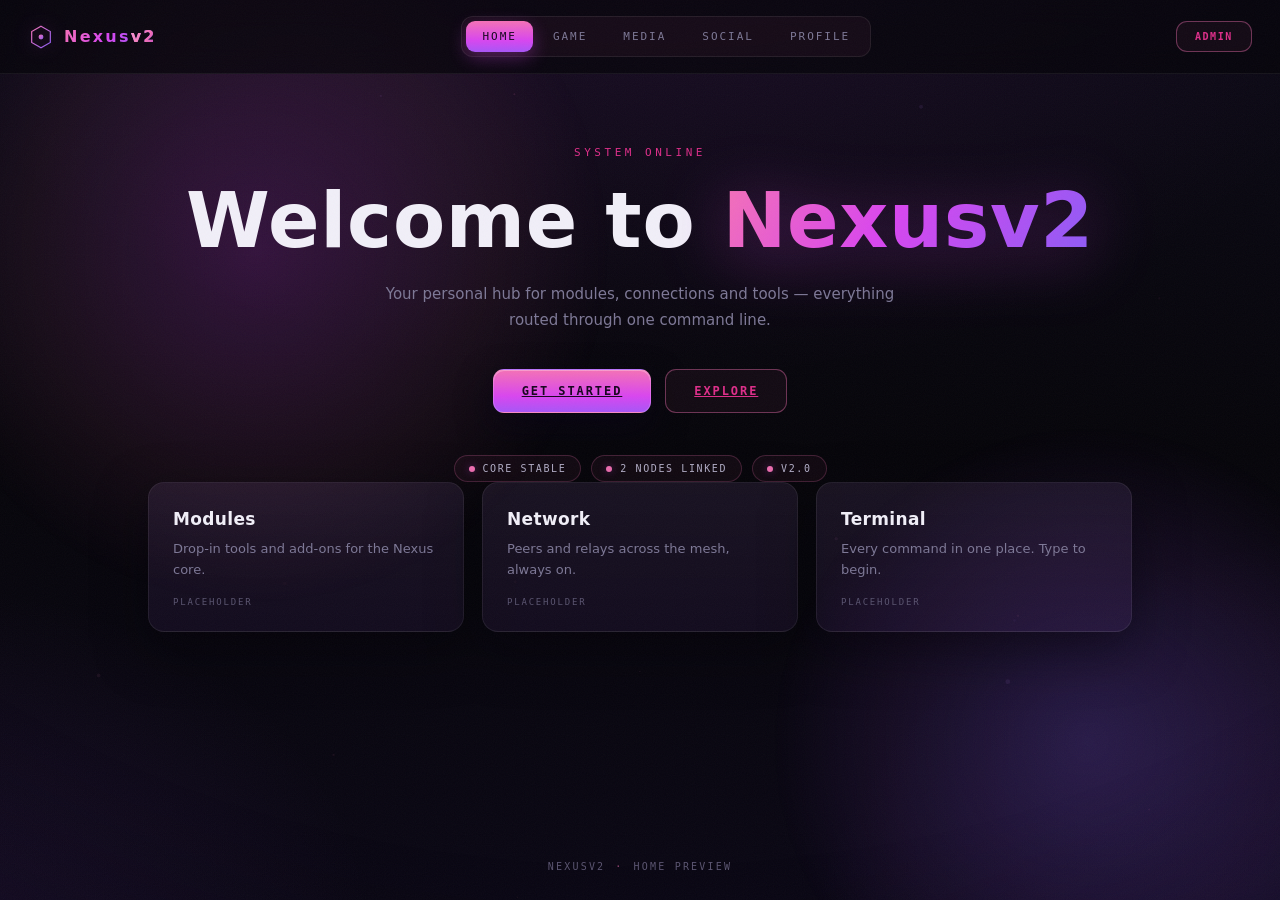
==== home.html @ 9ec70c8b "Nexusv2 static build with CNAME" ====
<!DOCTYPE html>
<html lang="en">
<head>
  <meta charset="UTF-8" />
  <meta name="viewport" content="width=device-width, initial-scale=1.0" />
  <meta name="color-scheme" content="dark" />
  <title>Nexusv2 — Home</title>
  <link rel="icon" href="data:image/svg+xml,%3Csvg xmlns='http://www.w3.org/2000/svg' viewBox='0 0 48 48'%3E%3Cdefs%3E%3ClinearGradient id='g' x1='0' y1='0' x2='1' y2='1'%3E%3Cstop offset='0' stop-color='%23f472b6'/%3E%3Cstop offset='1' stop-color='%238b5cf6'/%3E%3C/linearGradient%3E%3C/defs%3E%3Cpath d='M24 4l17.2 10v20L24 44 6.8 34V14z' fill='none' stroke='url(%23g)' stroke-width='3'/%3E%3Ccircle cx='24' cy='24' r='4' fill='url(%23g)'/%3E%3C/svg%3E" />
  <link rel="stylesheet" href="css/style.css" />
  <link rel="stylesheet" href="css/home.css" />
</head>
<body>

  <div class="bg-stage">
    <div class="aura aura-a"></div>
    <div class="aura aura-b"></div>
  </div>
  <div class="vignette"></div>
  <canvas id="particles"></canvas>
  <div class="noise"></div>

  <header class="nav">
    <a class="nav-brand" href="index.html">
      <svg class="brand-mark" viewBox="0 0 48 48" fill="none" aria-hidden="true">
        <defs>
          <linearGradient id="brandg" x1="0" y1="0" x2="1" y2="1">
            <stop offset="0" stop-color="var(--mark-pink, var(--pink))"/>
            <stop offset="1" stop-color="var(--mark-vio, var(--vio-deep))"/>
          </linearGradient>
        </defs>
        <path d="M24 4 L41.2 14 L41.2 34 L24 44 L6.8 34 L6.8 14 Z" stroke="url(#brandg)" stroke-width="2.2"/>
        <circle cx="24" cy="24" r="4.5" fill="url(#brandg)"/>
      </svg>
      <span class="nav-name">Nexus<span class="nav-v2">v2</span></span>
    </a>

    <nav class="tabs" role="tablist" aria-label="Primary">
      <button class="tab-btn active" id="tab-btn-home" role="tab" aria-selected="true" aria-controls="tab-home" data-tab="home">Home</button>
      <button class="tab-btn" id="tab-btn-game" role="tab" aria-selected="false" aria-controls="tab-game" data-tab="game">Game</button>
      <button class="tab-btn" id="tab-btn-media" role="tab" aria-selected="false" aria-controls="tab-media" data-tab="media">Media</button>
      <button class="tab-btn" id="tab-btn-social" role="tab" aria-selected="false" aria-controls="tab-social" data-tab="social">Social</button>
      <button class="tab-btn" id="tab-btn-profile" role="tab" aria-selected="false" aria-controls="tab-profile" data-tab="profile">Profile</button>
    </nav>

    <div class="nav-actions">
      <button class="btn btn-outline btn-sm" id="btn-admin">Admin</button>
    </div>
  </header>

  <main class="page">
    <section class="tab-panel active" id="tab-home" role="tabpanel" aria-labelledby="tab-btn-home" data-panel="home">
      <div class="hero">
        <p class="kicker">System online</p>
        <h1 class="hero-title">Welcome to <span class="hero-grad">Nexusv2</span></h1>
        <p class="lede">
          Your personal hub for modules, connections and tools —
          everything routed through one command line.
        </p>
        <div class="actions">
          <a href="#" class="btn btn-primary">Get started</a>
          <a href="#" class="btn btn-outline">Explore</a>
        </div>

        <div class="chips">
          <span class="chip"><i class="chip-dot"></i>core stable</span>
          <span class="chip"><i class="chip-dot"></i>2 nodes linked</span>
          <span class="chip"><i class="chip-dot"></i>v2.0</span>
        </div>
      </div>

      <section class="grid">
        <article class="card">
          <h3 class="card-title">Modules</h3>
          <p class="card-sub">Drop-in tools and add-ons for the Nexus core.</p>
          <span class="card-tag">placeholder</span>
        </article>
        <article class="card">
          <h3 class="card-title">Network</h3>
          <p class="card-sub">Peers and relays across the mesh, always on.</p>
          <span class="card-tag">placeholder</span>
        </article>
        <article class="card">
          <h3 class="card-title">Terminal</h3>
          <p class="card-sub">Every command in one place. Type to begin.</p>
          <span class="card-tag">placeholder</span>
        </article>
      </section>
    </section>

    <section class="tab-panel" id="tab-game" role="tabpanel" aria-labelledby="tab-btn-game" data-panel="game">
      <div class="hero">
        <p class="kicker">Game</p>
        <h1 class="hero-title">Your <span class="hero-grad">Game Hub</span></h1>
        <p class="lede">
          Launch titles straight from the library — every game is a
          file in the games folder, so this works anywhere.
        </p>

        <div class="chips">
          <span class="chip"><i class="chip-dot"></i><span id="game-count">0 games</span></span>
          <span class="chip"><i class="chip-dot"></i>on-disk library</span>
          <span class="chip"><i class="chip-dot"></i>no server needed</span>
        </div>
      </div>

      <p class="games-status" id="games-status"></p>
      <section class="grid" id="game-grid"></section>

      <p class="games-hint" id="games-hint">
        Add games from the <button type="button" class="linklike" id="games-hint-admin">admin panel</button>
        (upload a self-contained HTML file, or link an existing file in the games folder).
      </p>
    </section>

    <section class="tab-panel" id="tab-media" role="tabpanel" aria-labelledby="tab-btn-media" data-panel="media">
      <div class="hero">
        <p class="kicker">Media</p>
        <h1 class="hero-title">Your <span class="hero-grad">Media Deck</span></h1>
        <p class="lede">
          Admin-managed media library. Upload MP3/MP4/webm files or add
          video links — everything auto-plays in the ready player.
        </p>

        <div class="chips">
          <span class="chip"><i class="chip-dot"></i><span id="media-count">0 items</span></span>
          <span class="chip"><i class="chip-dot"></i>auto-play</span>
          <span class="chip"><i class="chip-dot"></i>server powered</span>
        </div>
      </div>

      <div class="media-toolbar">
        <div class="media-tools">
          <input type="text" id="media-search" placeholder="search library…" autocomplete="off" spellcheck="false" />
          <div class="seg" id="media-filter">
            <button class="seg-btn active" data-val="all">All</button>
            <button class="seg-btn" data-val="audio">Audio</button>
            <button class="seg-btn" data-val="video">Video</button>
            <button class="seg-btn" data-val="link">Links</button>
          </div>
          <select id="media-sort" title="Sort order">
            <option value="kind" selected>Type / Newest</option>
            <option value="new">Newest</option>
            <option value="old">Oldest</option>
            <option value="name">Name A–Z</option>
          </select>
        </div>
      </div>

      <p class="media-status" id="media-status"></p>
      <section class="grid media-grid" id="media-grid"></section>

      <div class="media-stage hidden" id="media-stage">
        <div class="media-player" id="media-player"></div>
        <div class="media-info" id="media-info">
          <span class="media-title" id="media-title"></span>
          <a class="btn-link" id="media-open" target="_blank" rel="noopener">open source</a>
        </div>
      </div>
    </section>
    <section class="tab-panel" id="tab-social" role="tabpanel" aria-labelledby="tab-btn-social" data-panel="social">
      <div class="hero">
        <p class="kicker">Social</p>
        <h1 class="hero-title">Your <span class="hero-grad">Social Grid</span></h1>
        <p class="lede">
          Text friends, follow groups and rate the game library from
          one live local feed.
        </p>

        <div class="chips">
          <span class="chip"><i class="chip-dot"></i><span id="online-count">0 online</span></span>
          <span class="chip"><i class="chip-dot"></i><span id="friend-count">0 friends</span></span>
          <span class="chip"><i class="chip-dot"></i><span id="message-count">0 messages</span></span>
          <span class="chip"><i class="chip-dot"></i><span id="rating-count">0 ratings</span></span>
        </div>
      </div>

      <section class="social-shell">
        <article class="card social-card chat-card">
          <div class="social-head">
            <div>
              <h3 class="card-title">Texting</h3>
              <p class="card-sub">Live room chat with friend or group routing.</p>
            </div>
            <div class="social-head-actions">
              <span class="live-dot off" id="social-live">offline</span>
              <select id="chat-target" title="Message target"></select>
            </div>
          </div>
          <div class="channel-pills" id="group-list" role="tablist"></div>
          <div class="chat-log" id="chat-log" aria-live="polite"></div>
          <form class="chat-form" id="chat-form" autocomplete="off">
            <input type="text" id="chat-name" maxlength="24" placeholder="@operator" spellcheck="false" />
            <input type="text" id="chat-input" maxlength="240" placeholder="type a message..." spellcheck="true" />
            <button type="submit" class="btn btn-primary btn-sm">Send</button>
          </form>
        </article>

        <article class="card social-card network-card">
          <div class="social-head">
            <div>
              <h3 class="card-title">Network</h3>
              <p class="card-sub">Request, accept and message friends.</p>
            </div>
            <span class="net-badge" id="request-badge" hidden></span>
          </div>
          <div class="people-list" id="friend-list"></div>
          <form class="mini-form" id="friend-form" autocomplete="off">
            <input type="text" id="friend-name" maxlength="24" placeholder="add by handle" spellcheck="false" />
            <button type="submit" class="btn btn-outline btn-sm">Add</button>
          </form>
          <p class="mini-form-msg" id="friend-msg" hidden></p>
        </article>

        <article class="card social-card ratings-card">
          <h3 class="card-title">Game Ratings</h3>
          <p class="card-sub">Rate games and see what is winning.</p>
          <div class="rating-list" id="rating-list"></div>
        </article>

        <article class="card social-card activity-card">
          <h3 class="card-title">Activity</h3>
          <p class="card-sub">Recent messages, joins and ratings.</p>
          <div class="activity-list" id="activity-list"></div>
        </article>
      </section>
    </section>

    <section class="tab-panel" id="tab-profile" role="tabpanel" aria-labelledby="tab-btn-profile" data-panel="profile">
      <div class="hero">
        <div class="pfp" id="profile-hero-pic" aria-hidden="true">
          <div class="pfp-inner">
            <svg class="pfp-mark" viewBox="0 0 48 48" fill="none">
              <defs>
                <linearGradient id="pfpg" x1="0" y1="0" x2="1" y2="1">
                  <stop offset="0" stop-color="var(--mark-pink, var(--pink))"/>
                  <stop offset="1" stop-color="var(--mark-vio, var(--vio-deep))"/>
                </linearGradient>
              </defs>
              <path d="M24 4 L41.2 14 L41.2 34 L24 44 L6.8 34 L6.8 14 Z" stroke="url(#pfpg)" stroke-width="2.4"/>
              <circle cx="24" cy="24" r="4.5" fill="url(#pfpg)"/>
            </svg>
          </div>
        </div>

        <p class="kicker">Profile</p>
        <h1 class="hero-title">Hello, <span class="hero-grad" id="profile-hero-name">@operator</span></h1>
        <p class="lede" id="profile-hero-bio">
          Handle, avatar and activity — everything this node presents to the mesh.
        </p>

        <div class="chips">
          <span class="chip"><i class="chip-dot"></i><span id="profile-chip-handle">@operator</span></span>
          <span class="chip"><i class="chip-dot"></i><span id="profile-chip-status">online</span></span>
          <span class="chip"><i class="chip-dot"></i><span id="profile-chip-level">level 1</span></span>
        </div>
      </div>

      <section class="profile-shell">
        <article class="card profile-card profile-editor">
          <div class="profile-edit-head">
            <div class="profile-preview" id="profile-preview" aria-hidden="true"></div>
            <div>
              <h3 class="card-title">Identity</h3>
              <p class="card-sub">Username, picture, bio and presence.</p>
            </div>
          </div>

          <form class="profile-form" id="profile-form" autocomplete="off">
            <label>
              <span class="mf-label">Username</span>
              <input type="text" id="profile-handle" maxlength="24" placeholder="@operator" spellcheck="false" />
            </label>
            <label>
              <span class="mf-label">Display name</span>
              <input type="text" id="profile-display" maxlength="36" placeholder="Operator" spellcheck="false" />
            </label>
            <label>
              <span class="mf-label">Bio</span>
              <textarea id="profile-bio" maxlength="160" placeholder="Write a short profile bio..." spellcheck="true"></textarea>
            </label>
            <div class="profile-row">
              <label>
                <span class="mf-label">Status</span>
                <select id="profile-status">
                  <option value="online">Online</option>
                  <option value="busy">Busy</option>
                  <option value="away">Away</option>
                  <option value="offline">Offline</option>
                </select>
              </label>
              <label>
                <span class="mf-label">Accent</span>
                <input type="color" id="profile-accent" value="#f472b6" />
              </label>
            </div>
            <label>
              <span class="mf-label">Profile picture</span>
              <input type="file" id="profile-avatar" accept="image/*" />
            </label>
            <div class="profile-actions">
              <button type="submit" class="btn btn-primary btn-sm">Save profile</button>
              <button type="button" class="btn btn-outline btn-sm" id="profile-clear-avatar">Clear picture</button>
            </div>
            <p class="profile-msg" id="profile-msg"></p>
          </form>
        </article>

        <article class="card profile-card">
          <h3 class="card-title">Stats</h3>
          <p class="card-sub">Everything this local profile has done.</p>
          <div class="stat-grid" id="profile-stats"></div>
        </article>

        <article class="card profile-card achievements-card">
          <h3 class="card-title">Achievements</h3>
          <p class="card-sub">Unlocked from messages, ratings and setup.</p>
          <div class="achievement-list" id="achievement-list"></div>
        </article>

        <article class="card profile-card">
          <h3 class="card-title">Recent Activity</h3>
          <p class="card-sub">Your latest profile and social actions.</p>
          <div class="profile-activity" id="profile-activity"></div>
        </article>
      </section>
    </section>
  </main>

  <footer class="foot">
    <span>Nexusv2</span>
    <span class="foot-sep" aria-hidden="true">·</span>
    <span>home preview</span>
  </footer>

  <div class="modal hidden" id="admin-modal" aria-hidden="true">
    <div class="modal-card" role="dialog" aria-modal="true" aria-labelledby="admin-modal-title">
      <header class="modal-head">
        <div class="kicker">Restricted Area</div>
        <h2 class="modal-title" id="admin-modal-title">Admin Panel</h2>
      </header>

      <div class="admin-lock" id="admin-lock">
        <p class="admin-note">Enter the admin code to manage the library.</p>
        <form id="admin-lock-form" autocomplete="off">
          <input type="password" class="code-input" id="admin-code" placeholder="admin code" maxlength="64" spellcheck="false" />
          <button type="submit" class="btn btn-primary btn-block" id="admin-unlock">Unlock</button>
        </form>
        <p class="modal-msg" id="admin-lock-msg"></p>
      </div>

      <div class="admin-body hidden" id="admin-body">
        <div class="admin-tabs" role="tablist" aria-label="Admin sections">
          <button class="admin-tab active" id="atab-library" role="tab" aria-selected="true" data-atab="library">Library</button>
          <button class="admin-tab" id="atab-addgame" role="tab" aria-selected="false" data-atab="addgame">Add Game</button>
          <button class="admin-tab" id="atab-addmedia" role="tab" aria-selected="false" data-atab="addmedia">Add Media</button>
        </div>

        <div class="admin-pane active" data-apane="library">
          <div class="lib-group">
            <h3 class="sec-label">Games</h3>
            <div class="lib-list" id="lib-games"></div>
          </div>
          <div class="lib-group">
            <h3 class="sec-label">Media</h3>
            <div class="lib-list" id="lib-media"></div>
          </div>
          <p class="modal-msg" id="lib-msg"></p>
        </div>

        <div class="admin-pane" data-apane="addgame">
          <div class="section">
            <div class="modal-field">
              <span class="mf-label">Add a game</span>
              <div class="seg" id="ag-kind">
                <button type="button" class="seg-btn active" data-val="upload">Upload file</button>
                <button type="button" class="seg-btn" data-val="link">Link to file</button>
              </div>
            </div>

            <form id="ag-form" autocomplete="off">
              <label class="modal-field">
                <span class="mf-label">Title</span>
                <input type="text" id="ag-title" maxlength="80" placeholder="game title" required spellcheck="false" />
              </label>
              <label class="modal-field">
                <span class="mf-label">Description</span>
                <input type="text" id="ag-desc" maxlength="200" placeholder="short description" spellcheck="false" />
              </label>

              <label class="modal-field" id="ag-file-wrap">
                <span class="mf-label">Self-contained HTML game</span>
                <input type="file" id="ag-file" accept=".html,.htm,text/html" />
              </label>

              <label class="modal-field hidden" id="ag-url-wrap">
                <span class="mf-label">Existing file in the games folder</span>
                <input type="text" id="ag-url" maxlength="500" placeholder="games/name.html" spellcheck="false" />
              </label>

              <div class="modal-row">
                <label class="modal-field">
                  <span class="mf-label">Accent</span>
                  <input type="color" id="ag-accent" value="#f472b6" />
                </label>
                <label class="modal-field">
                  <span class="mf-label">Icon (emoji)</span>
                  <input type="text" id="ag-icon" maxlength="8" value="🎮" spellcheck="false" />
                </label>
              </div>

              <div class="modal-row icon-pick-row">
                <label class="modal-field">
                  <span class="mf-label">Icon image</span>
                  <input type="file" id="ag-icon-file" accept="image/*" />
                  <span class="mf-hint">optional — overrides emoji</span>
                </label>
                <label class="modal-field">
                  <span class="mf-label">…or image URL</span>
                  <input type="text" id="ag-icon-url" maxlength="2000" placeholder="https://… or games/icons/…" spellcheck="false" />
                </label>
              </div>

              <p class="modal-msg" id="ag-msg"></p>

              <div class="modal-actions">
                <button type="submit" class="btn btn-primary btn-sm">Add game</button>
              </div>
            </form>
          </div>
        </div>

        <div class="admin-pane" data-apane="addmedia">
          <div class="section">
            <div class="modal-field">
              <span class="mf-label">Add media</span>
              <div class="seg" id="mm-kind">
                <button type="button" class="seg-btn active" data-val="upload">Upload file</button>
                <button type="button" class="seg-btn" data-val="link">Video link</button>
              </div>
            </div>

            <form id="media-form" autocomplete="off">
              <label class="modal-field">
                <span class="mf-label">Title</span>
                <input type="text" id="mm-title" maxlength="120" placeholder="media title" required spellcheck="false" />
              </label>

              <label class="modal-field" id="mm-file-wrap">
                <span class="mf-label">MP3 / MP4 / webm / ogg / m4a …</span>
                <input type="file" id="mm-file" accept="audio/*,video/*,.mp3,.mp4,.webm,.ogg,.m4a,.wav,.flac,.aac,.mov,.m4v" />
              </label>

              <label class="modal-field hidden" id="mm-url-wrap">
                <span class="mf-label">Direct video/audio link</span>
                <input type="url" id="mm-url" maxlength="2000" placeholder="https://…/clip.mp4" spellcheck="false" />
              </label>

              <div class="modal-row">
                <label class="modal-field">
                  <span class="mf-label">Accent</span>
                  <input type="color" id="mm-accent" value="#22d3ee" />
                </label>
                <label class="modal-field">
                  <span class="mf-label">Icon (emoji)</span>
                  <input type="text" id="mm-icon" maxlength="8" value="🎵" spellcheck="false" />
                </label>
              </div>

              <p class="modal-msg" id="mm-msg"></p>

              <div class="modal-actions">
                <button type="submit" class="btn btn-primary btn-sm">Add to library</button>
              </div>
            </form>
          </div>
        </div>
      </div>

      <footer class="panel-foot">
        <button class="btn-link" id="admin-lockout">Lock session</button>
        <button class="btn btn-primary" id="admin-done">Done</button>
      </footer>
    </div>
  </div>

  <script src="js/theme.js"></script>
  <script src="games/games.js"></script>
  <script src="media/media.js"></script>
  <script src="js/home.js"></script>
</body>
</html>
---- css/style.css ----
/* =========================================================
   NEXUS V2  ·  startup screen + settings
   black + pink-violet gradient. minimal.
   ========================================================= */

:root {
  color-scheme: dark;
  --bg:        #06050a;

  /* accent base (overridden at runtime by theme settings) */
  --pink:      #f472b6;
  --magenta:   #d946ef;
  --violet:    #a855f7;
  --vio-deep:  #8b5cf6;

  --pink-hi:   color-mix(in srgb, var(--pink) 65%, #fff);

  --text:      #f1eff8;
  --body:      #b9b4ce;
  --muted:     #7d7896;
  --faint:     #5a5470;

  --glow:      color-mix(in srgb, var(--magenta) 40%, transparent);
  --dim:       color-mix(in srgb, var(--magenta) 18%, transparent);

  --grad: linear-gradient(120deg, var(--pink) 0%, var(--magenta) 45%, var(--vio-deep) 100%);
  --grad-v2: linear-gradient(120deg, color-mix(in srgb, var(--pink) 70%, #fff) 0%, var(--pink) 60%, color-mix(in srgb, var(--magenta) 82%, #000) 100%);
  --btn-grad: linear-gradient(180deg, var(--pink), var(--magenta) 62%, var(--violet));

  --ease: cubic-bezier(0.22, 0.61, 0.36, 1);
  --font-d: "Bahnschrift", "Segoe UI", system-ui, -apple-system, sans-serif;
  --font-m: "Cascadia Mono", "Consolas", ui-monospace, SFMono-Regular, Menlo, monospace;
}

* { box-sizing: border-box; margin: 0; padding: 0; }

html, body { height: 100%; }

body {
  background: var(--bg);
  color: var(--body);
  font-family: var(--font-d);
  overflow: hidden;
  -webkit-font-smoothing: antialiased;
  text-rendering: optimizeLegibility;
}

::selection { background: color-mix(in srgb, var(--pink) 35%, transparent); color: #fff; }

button { font-family: inherit; }

:focus-visible {
  outline: 2px solid var(--magenta);
  outline-offset: 2px;
  border-radius: 4px;
}

/* ---------------- preference toggles ---------------- */

html.no-motion *, html.no-motion *::before, html.no-motion *::after {
  animation: none !important;
  transition: none !important;
}

html.no-glow .logo, html.no-glow .mark svg { filter: none; }

body.no-particles #particles { display: none; }
body.no-grain .noise { display: none; }
body.no-aura .aura { display: none; }

/* ---------------- background ---------------- */

.bg-stage {
  position: fixed;
  inset: 0;
  z-index: -3;
  overflow: hidden;
  background:
    radial-gradient(1400px 900px at 50% -12%, color-mix(in srgb, var(--magenta) 9%, transparent), transparent 55%),
    radial-gradient(1000px 760px at 108% 108%, color-mix(in srgb, var(--vio-deep) 13%, transparent), transparent 58%),
    radial-gradient(820px 640px at -6% 104%, color-mix(in srgb, var(--violet) 10%, transparent), transparent 55%),
    linear-gradient(180deg, #0b0915 0%, var(--bg) 50%, #0a0714 100%);
}

.aura {
  position: absolute;
  border-radius: 50%;
  will-change: transform;
}

.aura-a {
  width: 56vmax;
  height: 56vmax;
  top: -12%;
  left: -8%;
  background: radial-gradient(circle at 50% 50%, color-mix(in srgb, var(--magenta) 20%, transparent), color-mix(in srgb, var(--pink) 7%, transparent) 46%, transparent 70%);
  animation: driftA 46s ease-in-out infinite alternate;
}

.aura-b {
  width: 50vmax;
  height: 50vmax;
  bottom: -18%;
  right: -10%;
  background: radial-gradient(circle at 50% 50%, color-mix(in srgb, var(--vio-deep) 22%, transparent), color-mix(in srgb, var(--violet) 8%, transparent) 45%, transparent 70%);
  animation: driftB 52s ease-in-out infinite alternate;
}

@keyframes driftA {
  from { transform: translate3d(0, 0, 0) scale(1); }
  to   { transform: translate3d(4%, 3%, 0) scale(1.08); }
}

@keyframes driftB {
  from { transform: translate3d(0, 0, 0) scale(1); }
  to   { transform: translate3d(-4%, -3%, 0) scale(1.1); }
}

.vignette {
  position: fixed;
  inset: 0;
  z-index: -2;
  pointer-events: none;
  background: radial-gradient(130% 120% at 50% 30%, transparent 55%, rgba(2, 1, 6, 0.55) 100%);
}

#particles {
  position: fixed;
  inset: 0;
  z-index: -1;
  pointer-events: none;
  opacity: 0.9;
}

/* film grain */
.noise {
  position: fixed;
  inset: 0;
  z-index: 40;
  pointer-events: none;
  opacity: var(--grain, 0.035);
  background-image: url("data:image/svg+xml,%3Csvg xmlns='http://www.w3.org/2000/svg' width='160' height='160'%3E%3Cfilter id='n'%3E%3CfeTurbulence type='fractalNoise' baseFrequency='0.9' numOctaves='2' stitchTiles='stitch'/%3E%3C/filter%3E%3Crect width='100%25' height='100%25' filter='url(%23n)'/%3E%3C/svg%3E");
}

/* ---------------- screens ---------------- */

.screen {
  position: fixed;
  inset: 0;
  display: flex;
  align-items: center;
  justify-content: center;
  padding: 24px;
  transition: opacity 0.3s var(--ease), visibility 0.3s var(--ease);
}

.screen.hidden { opacity: 0; visibility: hidden; pointer-events: none; }

.hero { text-align: center; }

/* logo mark */
.mark {
  width: 66px;
  height: 66px;
  margin: 0 auto 22px;
  animation: markIn 1s var(--ease) 0.1s both, glow 5s ease-in-out 1.2s infinite;
}

.mark svg {
  width: 100%;
  height: 100%;
  filter: drop-shadow(0 8px 28px var(--logo-glow, var(--glow)));
}

.mark stop:first-child { stop-color: var(--mark-pink, var(--pink)); }
.mark stop:last-child { stop-color: var(--mark-vio, var(--vio-deep)); }

@keyframes markIn {
  from { opacity: 0; transform: translateY(16px) scale(0.92); }
  to   { opacity: 1; transform: translateY(0) scale(1); }
}

@keyframes glow {
  0%, 100% { opacity: 1; }
  50%      { opacity: 0.8; }
}

/* logo */
.logo {
  margin-top: 16px;
  font-size: clamp(58px, 13vw, 108px);
  font-weight: 700;
  letter-spacing: 0.005em;
  line-height: 0.95;
  background: var(--grad-logo, var(--grad));
  -webkit-background-clip: text;
  background-clip: text;
  color: transparent;
  filter: drop-shadow(0 14px 44px var(--logo-glow, var(--glow)));
  animation: rise 1s var(--ease) 0.45s both;
}

.logo .v2 {
  background: var(--grad-v2);
  -webkit-background-clip: text;
  background-clip: text;
  color: transparent;
}

@keyframes rise {
  from { opacity: 0; transform: translateY(20px); }
  to   { opacity: 1; transform: translateY(0); }
}

/* actions */
.actions {
  display: flex;
  align-items: center;
  justify-content: center;
  gap: 14px;
  margin-top: 46px;
  flex-wrap: wrap;
  animation: rise 1s var(--ease) 0.7s both;
}

.btn {
  cursor: pointer;
  border-radius: 11px;
  font-family: var(--font-m);
  font-size: 12px;
  font-weight: 600;
  letter-spacing: 0.16em;
  text-transform: uppercase;
  padding: 14px 28px;
  border: 1px solid transparent;
  transition: transform 0.3s var(--ease), filter 0.3s var(--ease),
              background 0.3s var(--ease), border-color 0.3s var(--ease),
              color 0.3s var(--ease), box-shadow 0.3s var(--ease);
}

.btn:hover { transform: translateY(-2px); }
.btn:active { transform: translateY(0); }

.btn-primary {
  color: var(--on-accent, #17051e);
  background: var(--btn-grad);
  border-color: rgba(255, 255, 255, 0.18);
  box-shadow: 0 1px 0 rgba(255, 255, 255, 0.3) inset,
              0 14px 34px rgba(8, 4, 20, 0.7);
}

.btn-primary:hover {
  filter: brightness(1.08);
  box-shadow: 0 1px 0 rgba(255, 255, 255, 0.3) inset,
              0 18px 44px rgba(8, 4, 20, 0.75),
              0 0 36px var(--glow);
}

.btn-outline {
  color: var(--accent-text, var(--pink-hi));
  background: color-mix(in srgb, var(--pink) 5%, transparent);
  border-color: color-mix(in srgb, var(--pink) 40%, transparent);
}

.btn-outline:hover {
  background: color-mix(in srgb, var(--pink) 12%, transparent);
  border-color: var(--pink);
  box-shadow: 0 0 30px color-mix(in srgb, var(--pink) 20%, transparent);
}

/* quiet settings link */
.btn-quiet {
  display: block;
  margin: 22px auto 0;
  background: none;
  border: none;
  cursor: pointer;
  font-family: var(--font-m);
  font-size: 11px;
  letter-spacing: 0.2em;
  text-transform: uppercase;
  color: var(--faint);
  padding: 6px 10px;
  transition: color 0.3s var(--ease);
  animation: rise 1s var(--ease) 0.85s both;
}

.btn-quiet:hover {
  color: var(--accent-text, var(--pink));
  text-decoration: underline;
  text-underline-offset: 4px;
}

/* ---------------- settings screen ---------------- */

.hidden { display: none !important; }

.settings-screen, .admin-screen {
  z-index: 20;
  background: rgba(4, 3, 8, 0.6);
  backdrop-filter: blur(6px);
  -webkit-backdrop-filter: blur(6px);
}

.panel {
  position: relative;
  width: min(94vw, 470px);
  max-height: calc(100vh - 48px);
  overflow-y: auto;
  background:
    linear-gradient(180deg, rgba(255, 255, 255, 0.03) 0%, transparent 30%),
    linear-gradient(180deg, #0e0b18 0%, #0a0812 100%);
  border: 1px solid color-mix(in srgb, var(--pink) 18%, transparent);
  border-top-color: color-mix(in srgb, var(--pink) 42%, transparent);
  border-radius: 20px;
  box-shadow: 0 30px 90px rgba(0, 0, 0, 0.65),
              0 0 70px color-mix(in srgb, var(--magenta) 8%, transparent),
              0 1px 0 rgba(255, 255, 255, 0.06) inset;
  animation: panelIn 0.35s var(--ease) both;
  scrollbar-width: thin;
  scrollbar-color: color-mix(in srgb, var(--magenta) 40%, transparent) transparent;
}

.panel::-webkit-scrollbar { width: 8px; }
.panel::-webkit-scrollbar-thumb {
  background: color-mix(in srgb, var(--magenta) 30%, transparent);
  border-radius: 8px;
}
.panel::-webkit-scrollbar-thumb:hover {
  background: color-mix(in srgb, var(--magenta) 50%, transparent);
}

.panel::before, .panel::after {
  content: "";
  position: absolute;
  width: 14px;
  height: 14px;
  pointer-events: none;
}

.panel::before {
  top: -1px;
  left: -1px;
  border-top: 2px solid var(--pink);
  border-left: 2px solid var(--pink);
  border-top-left-radius: 20px;
}

.panel::after {
  bottom: -1px;
  right: -1px;
  border-bottom: 2px solid var(--violet);
  border-right: 2px solid var(--violet);
  border-bottom-right-radius: 20px;
}

@keyframes panelIn {
  from { opacity: 0; transform: translateY(14px) scale(0.98); }
  to   { opacity: 1; transform: translateY(0) scale(1); }
}

.panel-head {
  padding: 24px 26px 17px;
  border-bottom: 1px solid rgba(255, 255, 255, 0.05);
}

.kicker {
  font-family: var(--font-m);
  font-size: 10px;
  letter-spacing: 0.24em;
  text-transform: uppercase;
  color: var(--accent-text, var(--pink-hi));
}

.panel-title {
  margin-top: 7px;
  font-size: 24px;
  line-height: 1.1;
  font-weight: 700;
  letter-spacing: 0.01em;
  background: var(--grad);
  -webkit-background-clip: text;
  background-clip: text;
  color: transparent;
}

.panel-body {
  padding: 4px 26px 8px;
  display: grid;
  gap: 24px;
}

.section { display: grid; gap: 2px; }

.sec-label {
  font-family: var(--font-m);
  font-size: 10px;
  letter-spacing: 0.22em;
  text-transform: uppercase;
  color: var(--faint);
  margin-bottom: 10px;
}

.row {
  display: flex;
  align-items: center;
  justify-content: space-between;
  gap: 16px;
  margin: 0 -8px;
  padding: 12px 8px;
  border-radius: 8px;
  cursor: pointer;
  user-select: none;
  transition: background 0.2s var(--ease);
}

.row:hover { background: rgba(255, 255, 255, 0.03); }

.row + .row { border-top: 1px solid rgba(255, 255, 255, 0.05); }
.row:hover + .row { border-top-color: transparent; }

.row-name {
  color: var(--text);
  font-size: 13.5px;
  font-weight: 600;
  letter-spacing: 0.02em;
}

.row-sub {
  display: block;
  margin-top: 3px;
  color: var(--muted);
  font-family: var(--font-m);
  font-size: 10.5px;
  letter-spacing: 0.04em;
}

/* toggle switch */
.sw {
  position: relative;
  flex: none;
  width: 44px;
  height: 24px;
}

.sw input {
  position: absolute;
  inset: 0;
  width: 100%;
  height: 100%;
  opacity: 0;
  margin: 0;
  cursor: pointer;
  z-index: 2;
}

.sw-track {
  position: absolute;
  inset: 0;
  border-radius: 999px;
  background: rgba(255, 255, 255, 0.08);
  border: 1px solid rgba(255, 255, 255, 0.12);
  transition: background 0.25s var(--ease), border-color 0.25s var(--ease);
}

.sw-knob {
  position: absolute;
  top: 3px;
  left: 3px;
  width: 17px;
  height: 17px;
  border-radius: 50%;
  background: var(--faint);
  transition: transform 0.25s var(--ease), background 0.25s var(--ease),
              box-shadow 0.25s var(--ease);
}

.sw input:checked ~ .sw-track {
  background: color-mix(in srgb, var(--pink) 28%, transparent);
  border-color: color-mix(in srgb, var(--pink) 45%, transparent);
  box-shadow: 0 0 12px color-mix(in srgb, var(--pink) 26%, transparent);
}

.sw input:checked ~ .sw-knob {
  transform: translateX(20px);
  background: var(--pink);
  box-shadow: 0 0 12px var(--glow);
}

.sw input:focus-visible ~ .sw-track {
  outline: 2px solid var(--magenta);
  outline-offset: 2px;
}

/* segmented control */
.field {
  display: grid;
  gap: 10px;
  padding: 12px 0;
}

.field + .field { border-top: 1px solid rgba(255, 255, 255, 0.05); }

.seg {
  display: grid;
  grid-auto-flow: column;
  grid-auto-columns: 1fr;
  gap: 8px;
}

.seg-btn {
  font-family: var(--font-m);
  font-size: 10.5px;
  letter-spacing: 0.06em;
  padding: 10px 6px;
  border-radius: 9px;
  border: 1px solid rgba(255, 255, 255, 0.1);
  background: rgba(255, 255, 255, 0.04);
  color: var(--body);
  cursor: pointer;
  transition: background 0.25s var(--ease), border-color 0.25s var(--ease),
              color 0.25s var(--ease), box-shadow 0.25s var(--ease);
}

.seg-btn:hover {
  border-color: color-mix(in srgb, var(--pink) 40%, transparent);
}

.seg-btn[aria-pressed="true"] {
  background: var(--grad);
  border-color: color-mix(in srgb, var(--magenta) 55%, transparent);
  color: var(--on-accent, #17051e);
  font-weight: 700;
  box-shadow: 0 1px 0 rgba(255, 255, 255, 0.25) inset,
              0 0 18px color-mix(in srgb, var(--magenta) 30%, transparent);
}

/* preset colour swatches */
.swatches {
  display: grid;
  grid-template-columns: repeat(6, 1fr);
  gap: 8px;
  margin-top: 14px;
}

.swatch-btn {
  aspect-ratio: 1;
  border-radius: 8px;
  border: 1px solid rgba(255, 255, 255, 0.12);
  cursor: pointer;
  position: relative;
  transition: transform 0.2s var(--ease), box-shadow 0.2s var(--ease),
              border-color 0.2s var(--ease);
}

.swatch-btn:hover {
  transform: translateY(-2px);
  box-shadow: 0 0 14px color-mix(in srgb, var(--magenta) 40%, transparent);
}

.swatch-btn.active {
  border-color: #fff;
  box-shadow: 0 0 0 2px rgba(255, 255, 255, 0.25),
              0 0 14px color-mix(in srgb, var(--magenta) 45%, transparent);
}

/* advanced colour picker */
.adv {
  margin-top: 14px;
  padding-top: 12px;
  border-top: 1px solid rgba(255, 255, 255, 0.05);
}

.adv-toggle {
  display: flex;
  align-items: center;
  justify-content: space-between;
  gap: 10px;
  width: 100%;
  background: none;
  border: none;
  cursor: pointer;
  font-family: var(--font-m);
  font-size: 10.5px;
  letter-spacing: 0.14em;
  text-transform: uppercase;
  color: var(--faint);
  padding: 10px 2px 2px;
  transition: color 0.25s var(--ease);
}

.adv-toggle:hover, .adv-toggle.active, .adv-toggle.open { color: var(--accent-text, var(--pink-hi)); }

.adv-chev {
  width: 7px;
  height: 7px;
  border-right: 1.5px solid currentColor;
  border-bottom: 1.5px solid currentColor;
  transform: rotate(45deg);
  transition: transform 0.25s var(--ease);
  margin-bottom: 2px;
}

.adv-toggle.open .adv-chev { transform: rotate(-135deg); }

.adv-body {
  overflow: hidden;
  max-height: 0;
  opacity: 0;
  transition: max-height 0.3s var(--ease), opacity 0.3s var(--ease);
}

.adv-body.open { max-height: 160px; opacity: 1; }

.adv-row {
  display: flex;
  align-items: center;
  gap: 12px;
  padding: 14px 2px 4px;
}

.swatch {
  width: 24px;
  height: 24px;
  flex: none;
  border-radius: 7px;
  background: var(--pink);
  box-shadow: inset 0 0 0 1px rgba(255, 255, 255, 0.25),
              0 0 12px var(--glow);
}

.adv input[type="color"] {
  width: 36px;
  height: 28px;
  padding: 0;
  border: 1px solid rgba(255, 255, 255, 0.18);
  border-radius: 7px;
  background: rgba(255, 255, 255, 0.05);
  cursor: pointer;
}

.adv input[type="color"]::-webkit-color-swatch-wrapper { padding: 3px; }
.adv input[type="color"]::-webkit-color-swatch { border: none; border-radius: 4px; }

.adv-hex {
  font-family: var(--font-m);
  font-size: 11px;
  letter-spacing: 0.06em;
  color: var(--body);
}

.adv-note {
  font-family: var(--font-m);
  font-size: 9.5px;
  letter-spacing: 0.04em;
  color: var(--faint);
  line-height: 1.6;
  padding: 4px 2px 8px;
}

/* footer */
.panel-foot {
  display: flex;
  align-items: center;
  justify-content: space-between;
  gap: 14px;
  padding: 16px 26px 24px;
  border-top: 1px solid rgba(255, 255, 255, 0.05);
}

.btn-link {
  background: none;
  border: none;
  cursor: pointer;
  font-family: var(--font-m);
  font-size: 10.5px;
  letter-spacing: 0.16em;
  text-transform: uppercase;
  color: var(--faint);
  padding: 8px 2px;
  transition: color 0.25s var(--ease);
}

.btn-link:hover { color: var(--accent-text, var(--pink-hi)); }

/* ---------------- admin panel ---------------- */

.admin-lock { padding: 10px 26px 6px; }

.admin-body {
  padding: 4px 26px 8px;
  display: grid;
  gap: 26px;
}

.admin-note {
  color: var(--muted);
  font-family: var(--font-m);
  font-size: 11px;
  letter-spacing: 0.03em;
  line-height: 1.6;
  margin: 2px 0 14px;
}

.code-input {
  width: 100%;
  margin-bottom: 10px;
  padding: 12px 14px;
  background: rgba(255, 255, 255, 0.04);
  border: 1px solid rgba(255, 255, 255, 0.14);
  border-radius: 10px;
  color: var(--text);
  font-family: var(--font-m);
  font-size: 14px;
  letter-spacing: 0.12em;
  transition: border-color 0.25s var(--ease), box-shadow 0.25s var(--ease);
}

.code-input::placeholder { color: var(--faint); letter-spacing: 0.04em; }

.code-input:focus {
  outline: none;
  border-color: var(--magenta);
  box-shadow: 0 0 0 3px color-mix(in srgb, var(--magenta) 18%, transparent);
}

.code-input:disabled { opacity: 0.5; }

.btn-block { width: 100%; }

.btn-sm { padding: 10px 16px; font-size: 11px; }

.lock-hint {
  margin-top: 8px;
  font-family: var(--font-m);
  font-size: 10px;
  letter-spacing: 0.12em;
  color: var(--faint);
}

.admin-msg {
  min-height: 18px;
  margin: 10px 2px 0;
  font-family: var(--font-m);
  font-size: 11px;
  letter-spacing: 0.04em;
  color: var(--accent-text, var(--pink-hi));
}

.admin-msg.err { color: #fb7185; }

.admin-actions {
  display: flex;
  gap: 10px;
  flex-wrap: wrap;
  margin-top: 12px;
}

.stat {
  display: flex;
  justify-content: space-between;
  gap: 12px;
  padding: 9px 2px;
  font-family: var(--font-m);
  font-size: 11px;
  letter-spacing: 0.05em;
  border-top: 1px solid rgba(255, 255, 255, 0.05);
}

.stat:first-child { border-top: none; }

.stat span:first-child { color: var(--faint); text-transform: uppercase; flex: none; }
.stat span:last-child { color: var(--text); overflow-wrap: anywhere; text-align: right; }
.stat span:last-child:hover { color: var(--accent-text, var(--pink-hi)); }

.strength {
  display: flex;
  align-items: center;
  gap: 8px;
  font-family: var(--font-m);
  font-size: 10px;
  letter-spacing: 0.1em;
  text-transform: uppercase;
  color: var(--faint);
  margin: 0 2px 12px;
}

.strength-bar {
  width: 34px;
  height: 3px;
  border-radius: 2px;
  background: rgba(255, 255, 255, 0.1);
  transition: background 0.2s var(--ease);
}

.strength[data-s="weak"] .strength-bar { background: #fb7185; }
.strength[data-s="ok"] .strength-bar { background: #fbbf24; }
.strength[data-s="strong"] .strength-bar { background: #34d399; }

.field input[type="number"] {
  width: 100%;
  padding: 10px 12px;
  background: rgba(255, 255, 255, 0.04);
  border: 1px solid rgba(255, 255, 255, 0.12);
  border-radius: 9px;
  color: var(--text);
  font-family: var(--font-m);
  font-size: 12px;
}

.field input[type="number"]:focus {
  outline: none;
  border-color: var(--magenta);
}

.log { display: grid; gap: 4px; margin-top: 6px; }

.log-row {
  display: flex;
  justify-content: space-between;
  align-items: center;
  font-family: var(--font-m);
  font-size: 10.5px;
  letter-spacing: 0.06em;
  padding: 5px 8px;
  border-radius: 7px;
  background: rgba(255, 255, 255, 0.03);
}

.log-t { color: var(--muted); }
.log-r.ok { color: #34d399; }
.log-r.fail { color: #fb7185; }

.cfg-area {
  width: 100%;
  margin-top: 10px;
  min-height: 84px;
  resize: vertical;
  padding: 10px 12px;
  background: rgba(255, 255, 255, 0.03);
  border: 1px solid rgba(255, 255, 255, 0.12);
  border-radius: 10px;
  color: var(--text);
  font-family: var(--font-m);
  font-size: 11px;
  line-height: 1.5;
}

.cfg-area:focus { outline: none; border-color: var(--magenta); }

.danger {
  color: #fb7185;
  border-color: rgba(251, 113, 133, 0.35);
}

.danger:hover {
  background: rgba(251, 113, 133, 0.12);
  border-color: #fb7185;
  color: #fb7185;
  box-shadow: 0 0 24px rgba(251, 113, 133, 0.2);
}

/* ---------------- profile wizard ---------------- */

.wiz-steps {
  display: flex;
  justify-content: center;
  gap: 10px;
  padding: 20px 26px 0;
}

.wiz-dot {
  width: 9px;
  height: 9px;
  border-radius: 50%;
  border: none;
  padding: 0;
  cursor: pointer;
  background: rgba(255, 255, 255, 0.16);
  transition: transform 0.25s var(--ease), background 0.25s var(--ease),
              box-shadow 0.25s var(--ease);
}

.wiz-dot:hover { transform: scale(1.3); }

.wiz-dot.active {
  background: var(--grad);
  box-shadow: 0 0 12px color-mix(in srgb, var(--magenta) 45%, transparent);
  transform: scale(1.3);
}

.wiz-dot.done {
  background: color-mix(in srgb, var(--pink) 55%, transparent);
}

.wiz-step {
  display: none;
  padding-top: 8px;
}

.wiz-step.active {
  display: grid;
  gap: 2px;
  animation: stepIn 0.32s var(--ease) both;
}

@keyframes stepIn {
  from { opacity: 0; transform: translateY(10px); }
  to   { opacity: 1; transform: translateY(0); }
}

.wiz-hint {
  font-family: var(--font-m);
  font-size: 10px;
  letter-spacing: 0.04em;
  color: var(--faint);
  min-height: 14px;
  line-height: 1.6;
}

.wiz-hint.ok { color: #34d399; }
.wiz-hint.bad { color: #fb7185; }

.wiz-input {
  width: 100%;
  padding: 12px 14px;
  background: rgba(255, 255, 255, 0.04);
  border: 1px solid rgba(255, 255, 255, 0.14);
  border-radius: 10px;
  color: var(--text);
  font-family: var(--font-m);
  font-size: 14px;
  letter-spacing: 0.03em;
  transition: border-color 0.25s var(--ease), box-shadow 0.25s var(--ease);
}

.wiz-input::placeholder { color: var(--faint); letter-spacing: 0.02em; }

.wiz-input:focus {
  outline: none;
  border-color: var(--magenta);
  box-shadow: 0 0 0 3px color-mix(in srgb, var(--magenta) 18%, transparent);
}

.wiz-input.bad { border-color: #fb7185; animation: shake 0.35s var(--ease); }

@keyframes shake {
  0%, 100% { transform: none; }
  25%      { transform: translateX(-5px); }
  75%      { transform: translateX(5px); }
}

.wiz-dice { display: block; padding: 2px; text-align: left; }

.avatar-big {
  justify-self: center;
  width: 96px;
  height: 96px;
  border-radius: 50%;
  display: flex;
  align-items: center;
  justify-content: center;
  margin: 6px 0 14px;
  background:
    radial-gradient(circle at 30% 25%, color-mix(in srgb, var(--wiz-accent) 72%, #fff) 0%,
                    var(--wiz-accent) 45%, #17051e 130%);
  border: 1px solid rgba(255, 255, 255, 0.22);
  box-shadow: 0 0 0 6px color-mix(in srgb, var(--wiz-accent) 22%, transparent),
              0 10px 40px rgba(0, 0, 0, 0.5),
              0 0 50px color-mix(in srgb, var(--wiz-accent) 38%, transparent);
  animation: avatarFloat 5s ease-in-out infinite;
}

.av-glyph {
  font-size: 44px;
  line-height: 1;
  color: #fff;
  text-shadow: 0 2px 12px rgba(0, 0, 0, 0.45);
  user-select: none;
}

@keyframes avatarFloat {
  0%, 100% { transform: translateY(0); }
  50%      { transform: translateY(-5px); }
}

.glyph-grid {
  display: grid;
  grid-template-columns: repeat(8, 1fr);
  gap: 8px;
  margin-top: 4px;
}

.glyph-btn {
  aspect-ratio: 1;
  display: flex;
  align-items: center;
  justify-content: center;
  font-size: 19px;
  color: var(--body);
  background: rgba(255, 255, 255, 0.04);
  border: 1px solid rgba(255, 255, 255, 0.12);
  border-radius: 9px;
  cursor: pointer;
  transition: transform 0.18s var(--ease), color 0.18s var(--ease),
              background 0.18s var(--ease), border-color 0.18s var(--ease),
              box-shadow 0.18s var(--ease);
}

.glyph-btn:hover {
  transform: translateY(-2px);
  color: var(--text);
  border-color: color-mix(in srgb, var(--wiz-accent) 45%, transparent);
  box-shadow: 0 0 14px color-mix(in srgb, var(--wiz-accent) 30%, transparent);
}

.glyph-btn.active {
  background: var(--grad);
  border-color: color-mix(in srgb, var(--magenta) 60%, transparent);
  color: var(--on-accent, #17051e);
  box-shadow: 0 0 0 2px rgba(255, 255, 255, 0.2),
              0 0 18px color-mix(in srgb, var(--magenta) 35%, transparent);
}

.wiz-done {
  position: relative;
  text-align: center;
  padding: 18px 0 6px;
}

.done-ring {
  position: relative;
  justify-self: center;
  width: 110px;
  height: 110px;
  border-radius: 50%;
  display: flex;
  align-items: center;
  justify-content: center;
  margin: 4px auto 18px;
  background:
    radial-gradient(circle at 30% 25%, color-mix(in srgb, var(--wiz-accent) 72%, #fff) 0%,
                    var(--wiz-accent) 45%, #17051e 130%);
  border: 1px solid rgba(255, 255, 255, 0.22);
  box-shadow: 0 0 0 6px color-mix(in srgb, var(--wiz-accent) 22%, transparent),
              0 14px 50px rgba(0, 0, 0, 0.5);
}

.done-ring .av-glyph { font-size: 50px; }

.wiz-done-title {
  font-size: 20px;
  font-weight: 700;
  letter-spacing: 0.01em;
  background: var(--grad);
  -webkit-background-clip: text;
  background-clip: text;
  color: transparent;
}

.wiz-done-title span {
  background: none;
  color: #fff;
  -webkit-text-fill-color: currentColor;
}

.wiz-done-sub {
  color: var(--muted);
  font-family: var(--font-m);
  font-size: 11px;
  letter-spacing: 0.04em;
  margin-top: 8px;
}

.spark {
  position: absolute;
  left: 50%;
  top: 50%;
  width: 7px;
  height: 7px;
  border-radius: 50%;
  opacity: 0;
  animation: sparkFly 0.9s var(--ease) both;
  pointer-events: none;
}

@keyframes sparkFly {
  0% {
    transform: translate(-50%, -50%) scale(0.5);
    opacity: 1;
  }
  100% {
    transform: translate(calc(-50% + var(--x) * var(--d)), calc(-50% + var(--y) * var(--d))) scale(0.1);
    opacity: 0;
  }
}

@media (max-width: 520px) {
  .profile-screen .panel { width: min(94vw, 470px); }
}

/* ---------------- responsive ---------------- */

@media (max-width: 520px) {
  .actions { flex-direction: column; width: 100%; }
  .btn { width: 100%; }

  .panel-head { padding: 20px 20px 14px; }
  .panel-body { padding: 4px 20px 8px; }
  .panel-foot { padding: 14px 20px 20px; }
  .panel-foot .btn-primary { width: auto; }
}

@media (prefers-reduced-motion: reduce) {
  *, *::before, *::after {
    animation-duration: 0.01ms !important;
    animation-iteration-count: 1 !important;
    transition-duration: 0.01ms !important;
  }
}
---- css/home.css ----
/* =========================================================
   NEXUS V2  ·  home page
   extends style.css tokens. black + pink-violet.
   ========================================================= */

html, body { height: auto; min-height: 100%; }

body {
  overflow-y: auto;
  display: flex;
  flex-direction: column;
  min-height: 100vh;
}

/* ---------------- nav ---------------- */

.nav {
  position: sticky;
  top: 0;
  z-index: 20;
  display: flex;
  align-items: center;
  justify-content: space-between;
  gap: 24px;
  padding: 16px 28px;
  background: rgba(6, 5, 10, 0.72);
  -webkit-backdrop-filter: blur(14px);
  backdrop-filter: blur(14px);
  border-bottom: 1px solid rgba(255, 255, 255, 0.06);
  animation: navIn 0.8s var(--ease) 0.1s both;
}

.nav-brand {
  display: flex;
  align-items: center;
  gap: 10px;
  text-decoration: none;
}

.brand-mark {
  width: 26px;
  height: 26px;
  filter: drop-shadow(0 0 10px var(--glow));
}

.nav-name {
  font-size: 16px;
  font-weight: 700;
  letter-spacing: 0.14em;
  background: var(--grad-logo, var(--grad));
  -webkit-background-clip: text;
  background-clip: text;
  color: transparent;
}

.nav-v2 {
  background: var(--grad-v2);
  -webkit-background-clip: text;
  background-clip: text;
  color: transparent;
}

.tabs {
  display: flex;
  align-items: center;
  gap: 4px;
  flex-wrap: wrap;
  padding: 4px;
  border-radius: 12px;
  border: 1px solid rgba(255, 255, 255, 0.07);
  background: color-mix(in srgb, var(--pink) 5%, transparent);
}

.tab-btn {
  border: none;
  background: none;
  cursor: pointer;
  font-family: var(--font-m);
  font-size: 11px;
  letter-spacing: 0.18em;
  text-transform: uppercase;
  color: var(--muted);
  padding: 9px 16px;
  border-radius: 9px;
  transition: color 0.3s var(--ease), background 0.3s var(--ease),
              box-shadow 0.3s var(--ease), transform 0.3s var(--ease);
}

.tab-btn:hover { color: var(--text); }

.tab-btn.active {
  color: var(--on-accent, #17051e);
  background: var(--btn-grad);
  box-shadow: 0 6px 18px color-mix(in srgb, var(--magenta) 30%, transparent);
}

.btn-sm {
  padding: 9px 18px;
  font-size: 10px;
}

@keyframes navIn {
  from { opacity: 0; transform: translateY(-14px); }
  to   { opacity: 1; transform: translateY(0); }
}

/* ---------------- tabs ---------------- */

.tab-panel { display: none; }

.tab-panel.active {
  display: block;
  animation: tabIn 0.5s var(--ease);
}

@keyframes tabIn {
  from { opacity: 0; transform: translateY(12px); }
  to   { opacity: 1; transform: translateY(0); }
}

/* ---------------- page ---------------- */

.page {
  flex: 1;
  width: 100%;
  max-width: 1040px;
  margin: 0 auto;
  padding: 72px 28px 40px;
  display: flex;
  flex-direction: column;
  gap: 88px;
}

/* hero */
.hero {
  text-align: center;
}

.kicker {
  font-family: var(--font-m);
  font-size: 11px;
  letter-spacing: 0.32em;
  text-transform: uppercase;
  color: var(--accent-text, var(--pink-hi));
  margin-bottom: 22px;
}

.hero-title {
  font-size: clamp(40px, 8vw, 76px);
  font-weight: 700;
  letter-spacing: 0.01em;
  line-height: 1.04;
  color: var(--text);
  animation: rise 1s var(--ease) 0.25s both;
}

.hero-grad {
  background: var(--grad-logo, var(--grad));
  -webkit-background-clip: text;
  background-clip: text;
  color: transparent;
  filter: drop-shadow(0 10px 34px var(--glow));
}

/* profile picture */

.pfp {
  width: 96px;
  height: 96px;
  margin: 0 auto 22px;
  border-radius: 50%;
  padding: 3px;
  background: var(--btn-grad);
  box-shadow: 0 0 0 1px rgba(255, 255, 255, 0.14),
              0 14px 36px color-mix(in srgb, var(--magenta) 35%, transparent);
  animation: markIn 1s var(--ease) 0.1s both, glow 5s ease-in-out 1.2s infinite;
}

.pfp.has-img {
  background-size: cover;
  background-position: center;
  box-shadow: 0 0 0 3px var(--profile-accent, var(--pink)),
              0 14px 36px color-mix(in srgb, var(--profile-accent, var(--pink)) 35%, transparent);
}

.pfp.has-img .pfp-inner { opacity: 0; }

.pfp-inner {
  width: 100%;
  height: 100%;
  border-radius: 50%;
  display: flex;
  align-items: center;
  justify-content: center;
  background: radial-gradient(120% 120% at 30% 18%,
              color-mix(in srgb, var(--pink) 22%, transparent), #0b0915 68%);
}

.pfp-mark {
  width: 44px;
  height: 44px;
  filter: drop-shadow(0 4px 16px var(--glow));
}

.lede {
  max-width: 520px;
  margin: 22px auto 0;
  font-size: 15px;
  line-height: 1.7;
  color: var(--muted);
  animation: rise 1s var(--ease) 0.4s both;
}

.hero .actions { margin-top: 36px; }

.chips {
  display: flex;
  flex-wrap: wrap;
  justify-content: center;
  gap: 10px;
  margin-top: 42px;
  animation: rise 1s var(--ease) 0.55s both;
}

.chip {
  display: inline-flex;
  align-items: center;
  gap: 8px;
  padding: 7px 14px;
  border-radius: 999px;
  border: 1px solid color-mix(in srgb, var(--pink) 22%, transparent);
  background: color-mix(in srgb, var(--pink) 5%, transparent);
  font-family: var(--font-m);
  font-size: 10px;
  letter-spacing: 0.16em;
  text-transform: uppercase;
  color: var(--body);
}

.chip-dot {
  width: 6px;
  height: 6px;
  border-radius: 50%;
  background: var(--pink);
  box-shadow: 0 0 8px var(--glow);
  animation: glow 2.6s ease-in-out infinite;
}

/* profile */

.profile-shell {
  display: grid;
  grid-template-columns: minmax(320px, 1.15fr) minmax(240px, 0.85fr);
  gap: 18px;
}

.profile-card {
  display: flex;
  flex-direction: column;
}

.profile-editor {
  grid-row: span 3;
}

.achievements-card {
  grid-column: 2;
}

.profile-edit-head {
  display: flex;
  align-items: center;
  gap: 16px;
  margin-bottom: 18px;
}

.profile-preview {
  width: 74px;
  height: 74px;
  flex: none;
  border-radius: 50%;
  display: flex;
  align-items: center;
  justify-content: center;
  color: var(--on-accent, #17051e);
  font-size: 30px;
  font-weight: 800;
  background: var(--btn-grad);
  background-size: cover;
  background-position: center;
  box-shadow: 0 0 0 2px color-mix(in srgb, var(--profile-accent, var(--pink)) 55%, transparent),
              0 14px 28px color-mix(in srgb, var(--profile-accent, var(--pink)) 28%, transparent);
}

.profile-preview.has-img {
  color: transparent;
}

.profile-form {
  display: grid;
  gap: 13px;
}

.profile-form label {
  display: grid;
  gap: 7px;
}

.profile-form input[type="text"],
.profile-form input[type="file"],
.profile-form input[type="color"],
.profile-form select,
.profile-form textarea {
  width: 100%;
  color: var(--text);
  background: rgba(0, 0, 0, 0.35);
  border: 1px solid rgba(255, 255, 255, 0.1);
  border-radius: 10px;
  padding: 11px 12px;
}

.profile-form textarea {
  min-height: 84px;
  resize: vertical;
  font-family: var(--font-d);
  font-size: 14px;
  line-height: 1.5;
}

.profile-form input[type="file"] {
  font-family: var(--font-m);
  font-size: 10px;
  color: var(--muted);
  border-style: dashed;
}

.profile-form input[type="color"] {
  height: 42px;
  padding: 4px;
}

.profile-row {
  display: grid;
  grid-template-columns: 1fr 120px;
  gap: 12px;
}

.profile-actions {
  display: flex;
  flex-wrap: wrap;
  gap: 10px;
  margin-top: 2px;
}

.profile-msg {
  min-height: 18px;
  font-family: var(--font-m);
  font-size: 10px;
  letter-spacing: 0.12em;
  text-transform: uppercase;
  color: var(--accent-text, var(--pink-hi));
}

.stat-grid {
  display: grid;
  grid-template-columns: repeat(2, minmax(0, 1fr));
  gap: 10px;
  margin-top: 16px;
}

.profile-stat {
  min-height: 76px;
  display: grid;
  align-content: center;
  gap: 5px;
  padding: 12px;
  border-radius: 12px;
  background: rgba(255, 255, 255, 0.035);
  border: 1px solid rgba(255, 255, 255, 0.06);
}

.profile-stat strong {
  color: var(--text);
  font-size: 22px;
  line-height: 1;
}

.profile-stat span {
  font-family: var(--font-m);
  font-size: 9px;
  letter-spacing: 0.16em;
  text-transform: uppercase;
  color: var(--faint);
}

.achievement-list,
.profile-activity {
  display: grid;
  gap: 9px;
  margin-top: 16px;
}

.achievement-row {
  display: flex;
  gap: 10px;
  align-items: flex-start;
  padding: 11px 12px;
  border-radius: 11px;
  background: rgba(255, 255, 255, 0.025);
  border: 1px solid rgba(255, 255, 255, 0.05);
  opacity: 0.58;
}

.achievement-row.unlocked {
  opacity: 1;
  background: color-mix(in srgb, var(--pink) 8%, transparent);
  border-color: color-mix(in srgb, var(--pink) 22%, transparent);
}

.achievement-badge {
  width: 24px;
  height: 24px;
  flex: none;
  display: flex;
  align-items: center;
  justify-content: center;
  border-radius: 50%;
  color: var(--on-accent, #17051e);
  background: var(--btn-grad);
  font-family: var(--font-m);
  font-size: 12px;
  font-weight: 700;
}

.achievement-copy {
  display: grid;
  gap: 4px;
}

.achievement-copy strong {
  color: var(--text);
  font-size: 13px;
}

.achievement-copy span {
  color: var(--muted);
  font-size: 12px;
  line-height: 1.4;
}

/* feature cards */
.grid {
  display: grid;
  grid-template-columns: repeat(auto-fit, minmax(240px, 1fr));
  gap: 18px;
}

.card {
  position: relative;
  padding: 26px 24px 22px;
  border-radius: 16px;
  border: 1px solid rgba(255, 255, 255, 0.07);
  background:
    linear-gradient(180deg, rgba(255, 255, 255, 0.035), rgba(255, 255, 255, 0.008)),
    color-mix(in srgb, var(--violet) 6%, transparent);
  box-shadow: 0 18px 50px rgba(3, 2, 8, 0.5);
  transition: transform 0.35s var(--ease), border-color 0.35s var(--ease),
              box-shadow 0.35s var(--ease);
  animation: rise 1s var(--ease) 0.6s both;
}

.card:nth-child(2) { animation-delay: 0.7s; }
.card:nth-child(3) { animation-delay: 0.8s; }

.card:hover {
  transform: translateY(-4px);
  border-color: color-mix(in srgb, var(--pink) 35%, transparent);
  box-shadow: 0 24px 60px rgba(3, 2, 8, 0.6), 0 0 34px var(--dim);
}

.card-title {
  font-size: 17px;
  font-weight: 600;
  letter-spacing: 0.02em;
  color: var(--text);
}

.card-sub {
  margin-top: 10px;
  font-size: 13px;
  line-height: 1.6;
  color: var(--muted);
}

.card-tag {
  display: inline-block;
  margin-top: 16px;
  font-family: var(--font-m);
  font-size: 9px;
  letter-spacing: 0.2em;
  text-transform: uppercase;
  color: var(--faint);
}

/* game cards */

.games-status {
  text-align: center;
  font-family: var(--font-m);
  font-size: 11px;
  letter-spacing: 0.18em;
  text-transform: uppercase;
  color: var(--muted);
  margin-bottom: -40px;
}

.games-status.err { color: #fb7185; }

.games-hint {
  max-width: 720px;
  margin: 34px auto 0;
  text-align: center;
  font-family: var(--font-m);
  font-size: 10px;
  line-height: 1.9;
  letter-spacing: 0.14em;
  text-transform: uppercase;
  color: var(--faint);
}

.games-hint code {
  font-family: var(--font-d);
  font-size: 10px;
  letter-spacing: 0;
  text-transform: none;
  color: var(--pink-hi);
  background: color-mix(in srgb, var(--pink) 8%, transparent);
  border: 1px solid color-mix(in srgb, var(--pink) 18%, transparent);
  border-radius: 5px;
  padding: 1px 5px;
}

.game-card { display: flex; flex-direction: column; }

.game-cover {
  position: relative;
  height: 108px;
  border-radius: 11px;
  margin: -26px -24px 18px;
  display: flex;
  align-items: center;
  justify-content: center;
  background:
    radial-gradient(120% 160% at 75% 0%, color-mix(in srgb, var(--ga, var(--pink)) 55%, transparent), transparent 60%),
    radial-gradient(120% 160% at 20% 100%, color-mix(in srgb, var(--ga, var(--pink)) 30%, transparent), transparent 55%),
    #0b0915;
  border-bottom: 1px solid rgba(255, 255, 255, 0.07);
}

.game-icon {
  font-size: 40px;
  filter: drop-shadow(0 8px 22px color-mix(in srgb, var(--ga, var(--pink)) 55%, transparent));
}

.game-foot {
  margin-top: auto;
  padding-top: 18px;
  display: flex;
  align-items: center;
  justify-content: space-between;
  gap: 10px;
}

.game-rating {
  margin-top: 12px;
  font-family: var(--font-m);
  font-size: 10px;
  letter-spacing: 0.14em;
  text-transform: uppercase;
  color: var(--accent-text, var(--pink-hi));
}

/* social grid */

.social-shell {
  display: grid;
  grid-template-columns: minmax(320px, 1.35fr) minmax(240px, 0.85fr);
  gap: 18px;
}

.social-shell .demo-note {
  grid-column: 1 / -1;
  margin: 0;
  padding: 10px 14px;
  border: 1px dashed rgba(244, 114, 182, 0.35);
  border-radius: 12px;
  color: var(--faint);
  font-size: 0.88rem;
  line-height: 1.5;
  background: rgba(244, 114, 182, 0.05);
}

.social-card {
  display: flex;
  flex-direction: column;
  min-height: 240px;
}

.chat-card {
  grid-row: span 2;
  min-height: 560px;
}

.ratings-card,
.activity-card {
  grid-column: 1 / -1;
}

.social-head {
  display: flex;
  align-items: flex-start;
  justify-content: space-between;
  gap: 14px;
  margin-bottom: 16px;
}

.social-head select,
.chat-form input,
.mini-form input {
  min-width: 0;
  color: var(--text);
  background: rgba(0, 0, 0, 0.35);
  border: 1px solid rgba(255, 255, 255, 0.1);
  border-radius: 10px;
  padding: 10px 12px;
}

.social-head-actions {
  display: flex;
  align-items: center;
  gap: 10px;
  flex: none;
}

.live-dot {
  display: flex;
  align-items: center;
  gap: 6px;
  font-family: var(--font-m);
  font-size: 9px;
  letter-spacing: 0.14em;
  text-transform: uppercase;
  color: var(--faint);
  white-space: nowrap;
}

.live-dot::before {
  content: '';
  width: 7px;
  height: 7px;
  border-radius: 50%;
  background: var(--faint);
  box-shadow: 0 0 8px currentColor;
}

.live-dot.on::before { background: #34d399; color: #34d399; }
.live-dot.off::before { background: #f87171; color: #f87171; }

.social-head select {
  max-width: 180px;
  font-family: var(--font-m);
  font-size: 10px;
  letter-spacing: 0.1em;
  text-transform: uppercase;
}

.chat-log {
  flex: 1;
  min-height: 320px;
  max-height: 420px;
  overflow-y: auto;
  display: grid;
  align-content: end;
  justify-items: start;
  gap: 10px;
  padding: 14px;
  border-radius: 14px;
  background:
    linear-gradient(180deg, rgba(255, 255, 255, 0.02), transparent 40%),
    rgba(0, 0, 0, 0.34);
  border: 1px solid rgba(255, 255, 255, 0.06);
  scrollbar-width: thin;
  scrollbar-color: color-mix(in srgb, var(--pink) 35%, transparent) transparent;
}

.chat-log::-webkit-scrollbar { width: 8px; }
.chat-log::-webkit-scrollbar-track { background: transparent; }
.chat-log::-webkit-scrollbar-thumb {
  background: color-mix(in srgb, var(--pink) 32%, transparent);
  border-radius: 8px;
  border: 2px solid transparent;
  background-clip: padding-box;
}

.chat-empty {
  align-self: center;
  justify-self: center;
  text-align: center;
  font-family: var(--font-m);
  font-size: 10px;
  letter-spacing: 0.16em;
  text-transform: uppercase;
  color: var(--faint);
  line-height: 2;
}

.chat-empty-glyph {
  display: block;
  margin: 0 auto 10px;
  font-size: 26px;
  line-height: 1;
  color: color-mix(in srgb, var(--pink) 55%, transparent);
  text-shadow: 0 0 22px var(--glow);
}

.chat-msg {
  max-width: 88%;
  justify-self: start;
  padding: 11px 13px;
  border-radius: 4px 14px 14px 14px;
  background: rgba(255, 255, 255, 0.04);
  border: 1px solid rgba(255, 255, 255, 0.07);
  box-shadow: 0 6px 18px rgba(3, 2, 8, 0.3);
  animation: msgIn 0.3s var(--ease);
}

.chat-msg.own {
  justify-self: end;
  border-radius: 14px 4px 14px 14px;
  background: var(--btn-grad);
  border-color: transparent;
  color: var(--on-accent, #17051e);
}

.chat-msg.own .chat-text { color: var(--on-accent, #17051e); }
.chat-msg.own .msg-ago { color: color-mix(in srgb, var(--on-accent, #17051e) 62%, transparent); }

@keyframes msgIn {
  from { opacity: 0; transform: translateY(8px) scale(0.98); }
  to   { opacity: 1; transform: translateY(0) scale(1); }
}

.chat-meta {
  display: flex;
  align-items: baseline;
  gap: 8px;
  margin-bottom: 5px;
  font-family: var(--font-m);
  font-size: 9px;
  letter-spacing: 0.12em;
  text-transform: uppercase;
  color: var(--faint);
}

.msg-name {
  font-weight: 700;
}

.chat-msg.own .msg-name {
  color: color-mix(in srgb, var(--on-accent, #17051e) 88%, transparent);
}

.msg-ago {
  margin-left: auto;
  padding: 1px 6px;
  border-radius: 999px;
  background: rgba(255, 255, 255, 0.05);
}

.chat-text {
  color: var(--body);
  font-size: 13px;
  line-height: 1.5;
  overflow-wrap: anywhere;
}

.chat-form,
.mini-form {
  display: flex;
  gap: 8px;
  margin-top: 12px;
}

.chat-form input,
.mini-form input {
  font-family: var(--font-d);
  font-size: 13px;
}

#chat-name {
  width: 122px;
  flex: none;
}

#chat-input,
.mini-form input {
  flex: 1;
}

.people-list,
.group-list,
.rating-list,
.activity-list {
  display: grid;
  gap: 9px;
  margin-top: 16px;
}

.person-row,
.rating-row,
.activity-row {
  display: flex;
  align-items: center;
  gap: 10px;
  padding: 11px 13px;
  border-radius: 12px;
  background: rgba(255, 255, 255, 0.035);
  border: 1px solid rgba(255, 255, 255, 0.06);
  transition: background 0.25s var(--ease), border-color 0.25s var(--ease),
              transform 0.25s var(--ease);
}

.person-row:hover {
  background: rgba(255, 255, 255, 0.06);
  border-color: rgba(255, 255, 255, 0.13);
  transform: translateX(2px);
}

.person-row.request {
  background: linear-gradient(180deg, color-mix(in srgb, var(--pink) 10%, transparent), color-mix(in srgb, var(--violet) 5%, transparent));
  border-color: color-mix(in srgb, var(--pink) 28%, transparent);
}

.person-row.request:hover {
  border-color: color-mix(in srgb, var(--pink) 48%, transparent);
  background: linear-gradient(180deg, color-mix(in srgb, var(--pink) 13%, transparent), color-mix(in srgb, var(--violet) 7%, transparent));
}

.person-row.you {
  border-color: color-mix(in srgb, var(--pink) 30%, transparent);
}

.roster-head {
  margin: 10px 2px 0;
  font-family: var(--font-m);
  font-size: 8px;
  letter-spacing: 0.18em;
  text-transform: uppercase;
  color: var(--faint);
}

.roster-head:first-child {
  margin-top: 0;
}

.presence {
  width: 8px;
  height: 8px;
  border-radius: 50%;
  background: var(--faint);
  box-shadow: 0 0 8px currentColor;
}

.presence.online { background: #34d399; color: #34d399; }
.presence.away { background: #fbbf24; color: #fbbf24; }
.presence.offline { background: #5a5470; color: #5a5470; }

.person-name,
.rating-name {
  color: var(--text);
  font-weight: 600;
}

.person-status,
.rating-sub {
  margin-left: auto;
  font-family: var(--font-m);
  font-size: 9px;
  letter-spacing: 0.14em;
  text-transform: uppercase;
  color: var(--faint);
}

.person-status.online { color: #34d399; }
.person-status.away { color: #fbbf24; }
.person-status.offline { color: var(--faint); }
.person-status.waiting { color: var(--muted); }
.person-status.ask { color: var(--pink-hi); }

.channel-pills {
  display: flex;
  gap: 8px;
  flex-wrap: wrap;
  margin-bottom: 14px;
}

.chat-form input:focus-visible,
.mini-form input:focus-visible,
.social-head select:focus-visible {
  outline: 2px solid var(--magenta);
  outline-offset: 1px;
}

.group-pill {
  cursor: pointer;
  padding: 8px 14px;
  border-radius: 999px;
  border: 1px solid rgba(255, 255, 255, 0.09);
  background: rgba(255, 255, 255, 0.03);
  color: var(--body);
  font-family: var(--font-m);
  font-size: 10px;
  letter-spacing: 0.14em;
  text-transform: uppercase;
  transition: color 0.25s var(--ease), background 0.25s var(--ease),
              border-color 0.25s var(--ease), box-shadow 0.25s var(--ease),
              transform 0.25s var(--ease);
}

.group-pill:hover {
  color: var(--text);
  border-color: color-mix(in srgb, var(--pink) 40%, transparent);
  transform: translateY(-1px);
}

.group-pill.active {
  color: var(--on-accent, #17051e);
  background: var(--btn-grad);
  border-color: transparent;
  box-shadow: 0 0 18px color-mix(in srgb, var(--magenta) 30%, transparent);
}

.person-row {
  align-items: center;
}

.person-info {
  display: grid;
  gap: 2px;
  min-width: 0;
  flex: 1;
}

.row-actions {
  display: flex;
  gap: 6px;
  flex: none;
}

.avatar {
  flex: none;
  width: 36px;
  height: 36px;
  border-radius: 50%;
  display: grid;
  place-items: center;
  font-family: var(--font-d);
  font-weight: 700;
  font-size: 15px;
  color: var(--av, var(--pink-hi));
  background: linear-gradient(135deg, color-mix(in srgb, var(--av) 22%, transparent), color-mix(in srgb, var(--av) 62%, transparent));
  border: 1px solid color-mix(in srgb, var(--av) 45%, transparent);
  box-shadow: 0 4px 14px color-mix(in srgb, var(--av) 28%, transparent);
}

.avatar.you {
  box-shadow: 0 0 0 2px color-mix(in srgb, var(--pink) 45%, transparent),
              0 4px 14px color-mix(in srgb, var(--pink) 30%, transparent);
}

.person-name {
  display: flex;
  align-items: center;
  gap: 6px;
}

.pick-presence {
  width: 6px;
  height: 6px;
  border-radius: 50%;
  background: var(--faint);
  box-shadow: 0 0 8px currentColor;
}

.pick-presence.online { background: #34d399; color: #34d399; }
.pick-presence.away { background: #fbbf24; color: #fbbf24; }
.pick-presence.offline { background: #5a5470; color: #5a5470; }

.btn-tiny {
  padding: 6px 10px;
  font-family: var(--font-m);
  font-size: 9px;
  letter-spacing: 0.12em;
  text-transform: uppercase;
  border-radius: 8px;
  cursor: pointer;
  border: 1px solid rgba(255, 255, 255, 0.12);
  color: var(--body);
  background: rgba(255, 255, 255, 0.05);
  white-space: nowrap;
}

.btn-tiny:hover {
  color: var(--text);
  background: rgba(255, 255, 255, 0.1);
}

.btn-tiny.ghost { background: transparent; }

.btn-tiny.danger {
  color: #f87171;
  border-color: color-mix(in srgb, #f87171 32%, transparent);
}

.btn-tiny.has-unread {
  color: var(--on-accent, #17051e);
  background: var(--btn-grad);
  border-color: transparent;
}

.net-badge {
  flex: none;
  background: var(--btn-grad);
  color: var(--on-accent, #17051e);
  font-family: var(--font-m);
  font-size: 10px;
  font-weight: 700;
  min-width: 20px;
  height: 20px;
  border-radius: 10px;
  display: grid;
  place-items: center;
  padding: 0 6px;
}

.net-badge[hidden] { display: none; }

.net-badge:not([hidden]) { animation: badgePulse 0.7s var(--ease) 2; }

@keyframes badgePulse {
  0% { transform: scale(1); }
  50% { transform: scale(1.18); }
  100% { transform: scale(1); }
}

.mini-form-msg {
  margin-top: 8px;
  font-family: var(--font-m);
  font-size: 9px;
  letter-spacing: 0.1em;
  text-transform: uppercase;
  color: #fbbf24;
}

.mini-form-msg[hidden] { display: none; }

.chat-top {
  display: flex;
  align-items: center;
  gap: 8px;
  margin-bottom: 4px;
}

.chat-top .avatar {
  width: 22px;
  height: 22px;
  font-size: 9px;
  border-width: 1px;
}

.chat-msg .chat-text { margin-top: 3px; }

.network-card { grid-row: span 2; }

.rating-row {
  justify-content: space-between;
  gap: 12px;
}

.rating-info {
  display: grid;
  gap: 5px;
  min-width: 0;
}

.rating-sub {
  margin-left: 0;
}

.rating-side {
  display: grid;
  gap: 6px;
  justify-items: end;
  flex: none;
}

.rating-avg {
  font-family: var(--font-d);
  font-size: 22px;
  font-weight: 700;
  line-height: 1;
  color: var(--text);
}

.rating-avg small {
  font-size: 11px;
  font-weight: 600;
  color: var(--faint);
}

.stars {
  display: flex;
  gap: 2px;
}

.star-btn {
  cursor: pointer;
  border: none;
  background: none;
  color: color-mix(in srgb, var(--pink-hi) 22%, transparent);
  font-size: 18px;
  line-height: 1;
  padding: 3px;
  transition: color 0.2s var(--ease), transform 0.2s var(--ease), text-shadow 0.2s var(--ease);
}

.star-btn:hover { transform: scale(1.2); }

.star-btn.lit {
  color: var(--accent-text, var(--pink-hi));
  text-shadow: 0 0 10px color-mix(in srgb, var(--pink) 50%, transparent);
}

.activity-row {
  align-items: flex-start;
  font-family: var(--font-m);
  font-size: 10px;
  letter-spacing: 0.1em;
  text-transform: uppercase;
  color: var(--muted);
}

.activity-row::before {
  content: '';
  width: 3px;
  height: 15px;
  flex: none;
  margin-top: 2px;
  border-radius: 2px;
  background: var(--btn-grad);
  opacity: 0.85;
}

/* media library */

.media-toolbar { margin-bottom: 22px; }

.media-tools {
  display: flex;
  flex-wrap: wrap;
  align-items: center;
  gap: 10px;
}

.media-tools input[type="text"] {
  flex: 1;
  min-width: 200px;
  font-family: var(--font-d);
  font-size: 14px;
  color: var(--text);
  background: rgba(0, 0, 0, 0.35);
  border: 1px solid rgba(255, 255, 255, 0.1);
  border-radius: 10px;
  padding: 11px 14px;
}

.media-tools input:focus-visible,
.media-tools select:focus-visible { outline: 2px solid var(--magenta); }

.media-tools select {
  font-family: var(--font-m);
  font-size: 11px;
  letter-spacing: 0.12em;
  text-transform: uppercase;
  color: var(--body);
  background: rgba(0, 0, 0, 0.35);
  border: 1px solid rgba(255, 255, 255, 0.1);
  border-radius: 10px;
  padding: 11px 12px;
  cursor: pointer;
}

.seg {
  display: inline-flex;
  padding: 4px;
  gap: 2px;
  border-radius: 10px;
  border: 1px solid rgba(255, 255, 255, 0.07);
  background: rgba(0, 0, 0, 0.25);
}

.seg-btn {
  border: none;
  background: none;
  cursor: pointer;
  font-family: var(--font-m);
  font-size: 10px;
  letter-spacing: 0.14em;
  text-transform: uppercase;
  color: var(--muted);
  padding: 8px 14px;
  border-radius: 7px;
  transition: color 0.25s var(--ease), background 0.25s var(--ease);
}

.seg-btn:hover { color: var(--text); }

.seg-btn.active {
  color: var(--on-accent, #17051e);
  background: var(--btn-grad);
}

.media-status {
  text-align: center;
  font-family: var(--font-m);
  font-size: 11px;
  letter-spacing: 0.18em;
  text-transform: uppercase;
  color: var(--muted);
  min-height: 18px;
  margin-bottom: 4px;
}

.media-status.err { color: #fb7185; }

.media-grid .card { display: flex; flex-direction: column; }

.media-group-title {
  grid-column: 1 / -1;
  margin: 12px 0 -2px;
  font-family: var(--font-m);
  font-size: 10px;
  letter-spacing: 0.22em;
  text-transform: uppercase;
  color: var(--accent-text, var(--pink-hi));
}

.media-cover {
  position: relative;
  height: 108px;
  border-radius: 11px;
  margin: -26px -24px 18px;
  display: flex;
  align-items: center;
  justify-content: center;
  background:
    radial-gradient(120% 160% at 75% 0%, color-mix(in srgb, var(--ga, var(--cyan)) 55%, transparent), transparent 60%),
    radial-gradient(120% 160% at 20% 100%, color-mix(in srgb, var(--ga, var(--cyan)) 30%, transparent), transparent 55%),
    #0b0915;
  border-bottom: 1px solid rgba(255, 255, 255, 0.07);
}

.media-icon {
  font-size: 40px;
  filter: drop-shadow(0 8px 22px color-mix(in srgb, var(--ga, var(--cyan)) 55%, transparent));
}

.media-tag {
  position: absolute;
  top: 10px;
  right: 10px;
  font-family: var(--font-m);
  font-size: 9px;
  letter-spacing: 0.18em;
  text-transform: uppercase;
  color: #d7fbf4;
  background: color-mix(in srgb, var(--ga, var(--cyan)) 60%, transparent);
  border-radius: 999px;
  padding: 4px 10px;
}

.media-foot {
  margin-top: auto;
  padding-top: 16px;
  display: flex;
  align-items: center;
  justify-content: space-between;
  gap: 8px;
}

.media-meta {
  margin-top: 8px;
  font-family: var(--font-m);
  font-size: 10px;
  letter-spacing: 0.1em;
  text-transform: uppercase;
  color: var(--faint);
}

.media-del {
  cursor: pointer;
  border: 1px solid rgba(255, 255, 255, 0.08);
  border-radius: 9px;
  background: rgba(255, 255, 255, 0.03);
  color: var(--faint);
  width: 34px;
  height: 34px;
  font-size: 13px;
  transition: color 0.25s var(--ease), border-color 0.25s var(--ease);
}

.media-del:hover { color: #fb7185; border-color: rgba(251, 113, 133, 0.5); }

/* media player */

.media-stage {
  margin-top: 30px;
  border-radius: 16px;
  border: 1px solid rgba(255, 255, 255, 0.08);
  background:
    radial-gradient(120% 160% at 60% 0%, color-mix(in srgb, var(--pink) 8%, transparent), transparent 60%),
    rgba(2, 1, 6, 0.65);
  box-shadow: 0 24px 70px rgba(3, 2, 8, 0.55), 0 0 44px var(--dim);
  overflow: hidden;
}

.hidden { display: none; }

.media-stage.hidden { display: none; }

.media-player {
  width: 100%;
  aspect-ratio: 16 / 10;
  background: #000;
}

.media-player audio {
  width: 100%;
  display: block;
  background: #000;
}

.media-player video {
  width: 100%;
  height: 100%;
  display: block;
  object-fit: contain;
}

.media-info {
  display: flex;
  align-items: center;
  justify-content: space-between;
  gap: 12px;
  padding: 14px 18px;
  border-top: 1px solid rgba(255, 255, 255, 0.06);
}

.media-title {
  font-family: var(--font-m);
  font-size: 10px;
  letter-spacing: 0.18em;
  text-transform: uppercase;
  color: var(--muted);
  overflow: hidden;
  text-overflow: ellipsis;
  white-space: nowrap;
}

/* media modal */

.modal {
  position: fixed;
  inset: 0;
  z-index: 50;
  display: flex;
  align-items: center;
  justify-content: center;
  padding: 24px;
  background: rgba(4, 3, 8, 0.6);
  -webkit-backdrop-filter: blur(8px);
  backdrop-filter: blur(8px);
  animation: fadeIn 0.25s var(--ease);
}

.modal.hidden { display: none; }

.modal-card {
  width: 100%;
  max-width: 420px;
  max-height: 90vh;
  overflow-y: auto;
  border-radius: 18px;
  border: 1px solid rgba(255, 255, 255, 0.1);
  background: linear-gradient(180deg, #0e0b18, #0a0813);
  box-shadow: 0 30px 90px rgba(3, 2, 8, 0.8), 0 0 50px var(--dim);
  padding: 24px;
}

.modal-head { margin-bottom: 18px; }

.modal-head .kicker { margin-bottom: 6px; }

.modal-title {
  font-size: 22px;
  font-weight: 700;
  letter-spacing: 0.01em;
  color: var(--text);
}

.modal-field { display: block; margin-bottom: 14px; }

.mf-label {
  display: block;
  font-family: var(--font-m);
  font-size: 10px;
  letter-spacing: 0.2em;
  text-transform: uppercase;
  color: var(--muted);
  margin-bottom: 7px;
}

.modal-field input[type="text"],
.modal-field input[type="url"],
.modal-field input[type="password"] {
  width: 100%;
  font-family: var(--font-d);
  font-size: 14px;
  color: var(--text);
  background: rgba(0, 0, 0, 0.35);
  border: 1px solid rgba(255, 255, 255, 0.1);
  border-radius: 10px;
  padding: 11px 12px;
}

.modal-field input[type="file"] {
  width: 100%;
  font-family: var(--font-m);
  font-size: 11px;
  color: var(--muted);
  background: rgba(0, 0, 0, 0.35);
  border: 1px dashed rgba(255, 255, 255, 0.15);
  border-radius: 10px;
  padding: 12px;
  cursor: pointer;
}

.modal-field input[type="color"] {
  width: 100%;
  height: 42px;
  border: 1px solid rgba(255, 255, 255, 0.1);
  border-radius: 10px;
  background: rgba(0, 0, 0, 0.35);
  padding: 4px;
  cursor: pointer;
}

.modal-field input:focus-visible { outline: 2px solid var(--magenta); }

.modal-field .seg { width: 100%; }

.modal-field .seg-btn { flex: 1; text-align: center; }

.modal-row {
  display: grid;
  grid-template-columns: 1fr 1fr;
  gap: 12px;
}

.modal-msg {
  min-height: 18px;
  font-family: var(--font-m);
  font-size: 11px;
  letter-spacing: 0.1em;
  color: var(--muted);
  margin: 2px 0 12px;
}

.modal-msg.err { color: #fb7185; }

.modal-actions {
  display: flex;
  justify-content: flex-end;
  gap: 10px;
}

@keyframes fadeIn {
  from { opacity: 0; }
  to   { opacity: 1; }
}

.linklike {
  font-family: var(--font-m);
  font-size: inherit;
  color: var(--accent-text, var(--pink-hi));
  background: none;
  border: none;
  padding: 0;
  cursor: pointer;
  text-decoration: underline;
  text-underline-offset: 2px;
}
.linklike:hover { color: var(--pink); }

.admin-pane .section + .section { margin-top: 26px; border-top: 1px solid rgba(255, 255, 255, 0.08); padding-top: 20px; }

.admin-pane .modal-actions { margin-top: 2px; }

.admin-pane .modal-msg { margin-bottom: 6px; }

.mf-hint { display: block; font-family: var(--font-m); font-size: 10px; letter-spacing: 0.06em; color: var(--faint); margin-top: 5px; }

.icon-pick-row input[type="file"] { padding: 8px 12px; }

.game-icon-img {
  width: 58px;
  height: 58px;
  object-fit: contain;
  filter: drop-shadow(0 6px 16px rgba(0, 0, 0, 0.5));
}

/* admin tabs */

.admin-tabs {
  display: flex;
  gap: 6px;
  margin: 2px 0 18px;
  padding: 4px;
  border-radius: 12px;
  background: rgba(0, 0, 0, 0.35);
  border: 1px solid rgba(255, 255, 255, 0.08);
}

.admin-tab {
  flex: 1;
  font-family: var(--font-m);
  font-size: 11px;
  letter-spacing: 0.14em;
  text-transform: uppercase;
  color: var(--muted);
  background: none;
  border: none;
  border-radius: 9px;
  padding: 9px 10px;
  cursor: pointer;
  transition: color 0.15s ease, background 0.15s ease, box-shadow 0.15s ease;
}

.admin-tab:hover { color: var(--text); }

.admin-tab.active {
  color: var(--text);
  background:
    radial-gradient(120% 120% at 50% 0%, color-mix(in srgb, var(--magenta, var(--pink)) 32%, transparent), transparent 70%),
    rgba(255, 255, 255, 0.06);
  box-shadow: 0 0 0 1px inset rgba(255, 255, 255, 0.1);
}

.admin-pane { display: none; }
.admin-pane.active { display: block; animation: fadeIn 0.2s var(--ease); }


/* library list (manage existing items) */

.lib-group { margin-bottom: 22px; }
.lib-group .sec-label { margin-bottom: 10px; }

.lib-list { display: flex; flex-direction: column; gap: 8px; }

.lib-row {
  display: grid;
  grid-template-columns: 42px 1fr auto;
  gap: 12px;
  align-items: center;
  padding: 10px 12px;
  border: 1px solid rgba(255, 255, 255, 0.08);
  border-radius: 12px;
  background: rgba(0, 0, 0, 0.25);
}

.lib-thumb {
  width: 42px;
  height: 42px;
  display: flex;
  align-items: center;
  justify-content: center;
  font-size: 24px;
  border-radius: 10px;
  overflow: hidden;
  background: rgba(255, 255, 255, 0.05);
}

.lib-thumb img { width: 100%; height: 100%; object-fit: contain; }

.lib-meta { min-width: 0; display: flex; flex-direction: column; gap: 3px; }

.lib-name {
  font-family: var(--font-m);
  font-weight: 600;
  font-size: 13px;
  letter-spacing: 0.03em;
  color: var(--text);
  white-space: nowrap;
  overflow: hidden;
  text-overflow: ellipsis;
}

.lib-kind {
  font-family: var(--font-m);
  font-size: 10px;
  letter-spacing: 0.08em;
  text-transform: uppercase;
  color: var(--faint);
  white-space: nowrap;
  overflow: hidden;
  text-overflow: ellipsis;
}

.lib-actions { display: flex; gap: 6px; justify-self: end; }

.lib-edit {
  grid-column: 1 / -1;
  border-top: 1px dashed rgba(255, 255, 255, 0.12);
  margin-top: 6px;
  padding-top: 12px;
  display: flex;
  flex-direction: column;
  gap: 10px;
}

.lib-edit label { display: flex; flex-direction: column; gap: 5px; }

.lib-edit input[type="text"],
.lib-edit input[type="url"] {
  font-family: var(--font-d);
  font-size: 13px;
  color: var(--text);
  background: rgba(0, 0, 0, 0.35);
  border: 1px solid rgba(255, 255, 255, 0.1);
  border-radius: 9px;
  padding: 9px 11px;
}

.lib-edit input[type="file"] {
  font-family: var(--font-m);
  font-size: 11px;
  color: var(--muted);
  background: rgba(0, 0, 0, 0.35);
  border: 1px dashed rgba(255, 255, 255, 0.15);
  border-radius: 9px;
  padding: 9px 11px;
}

.lib-edit input[type="color"] { height: 36px; border: 1px solid rgba(255, 255, 255, 0.1); border-radius: 9px; background: rgba(0, 0, 0, 0.35); padding: 3px; cursor: pointer; }

.lib-edit .modal-actions { margin-top: 2px; }

.lib-kind-seg { display: flex; gap: 4px; border-radius: 10px; padding: 3px; background: rgba(0, 0, 0, 0.3); border: 1px solid rgba(255, 255, 255, 0.08); }
.lib-kind-seg .seg-btn { flex: 1; text-align: center; }

.lib-del { grid-column: 1 / -1; }

.del-box {
  display: flex;
  align-items: center;
  gap: 10px;
  flex-wrap: wrap;
  padding: 10px 12px;
  border-radius: 10px;
  background: rgba(251, 113, 133, 0.08);
  border: 1px solid rgba(251, 113, 133, 0.25);
}

.del-box input[type="password"] {
  flex: 1 1 140px;
  font-family: var(--font-d);
  font-size: 13px;
  color: var(--text);
  background: rgba(0, 0, 0, 0.35);
  border: 1px solid rgba(255, 255, 255, 0.1);
  border-radius: 9px;
  padding: 8px 10px;
}

.del-box p { margin: 0; font-family: var(--font-m); font-size: 12px; color: var(--text); flex: 1 1 100%; }

.modal-card { max-width: 460px; }

/* ---------------- footer ---------------- */

.foot {
  display: flex;
  align-items: center;
  justify-content: center;
  gap: 10px;
  padding: 28px;
  font-family: var(--font-m);
  font-size: 10px;
  letter-spacing: 0.22em;
  text-transform: uppercase;
  color: var(--faint);
}

.foot-sep { color: color-mix(in srgb, var(--pink) 60%, transparent); }

/* ---------------- responsive ---------------- */

@media (max-width: 720px) {
  .nav { flex-wrap: wrap; }
  .nav-actions { margin-left: auto; }
  .tabs { order: 3; width: 100%; justify-content: center; }
  .page { padding-top: 52px; gap: 64px; }
  .profile-shell { grid-template-columns: 1fr; }
  .profile-editor,
  .achievements-card { grid-column: auto; grid-row: auto; }
  .profile-row { grid-template-columns: 1fr; }
  .profile-actions .btn { width: 100%; }
  .social-shell { grid-template-columns: 1fr; }
  .chat-card,
  .ratings-card,
  .activity-card { grid-column: auto; grid-row: auto; }
  .social-head { flex-direction: column; }
  .social-head select { max-width: none; width: 100%; }
  .chat-form,
  .mini-form { flex-wrap: wrap; }
  #chat-name { width: 100%; }
  #chat-input { flex-basis: 100%; }
  .chat-form .btn,
  .mini-form .btn { width: 100%; }
  .rating-row {
    align-items: flex-start;
    flex-direction: column;
  }
}
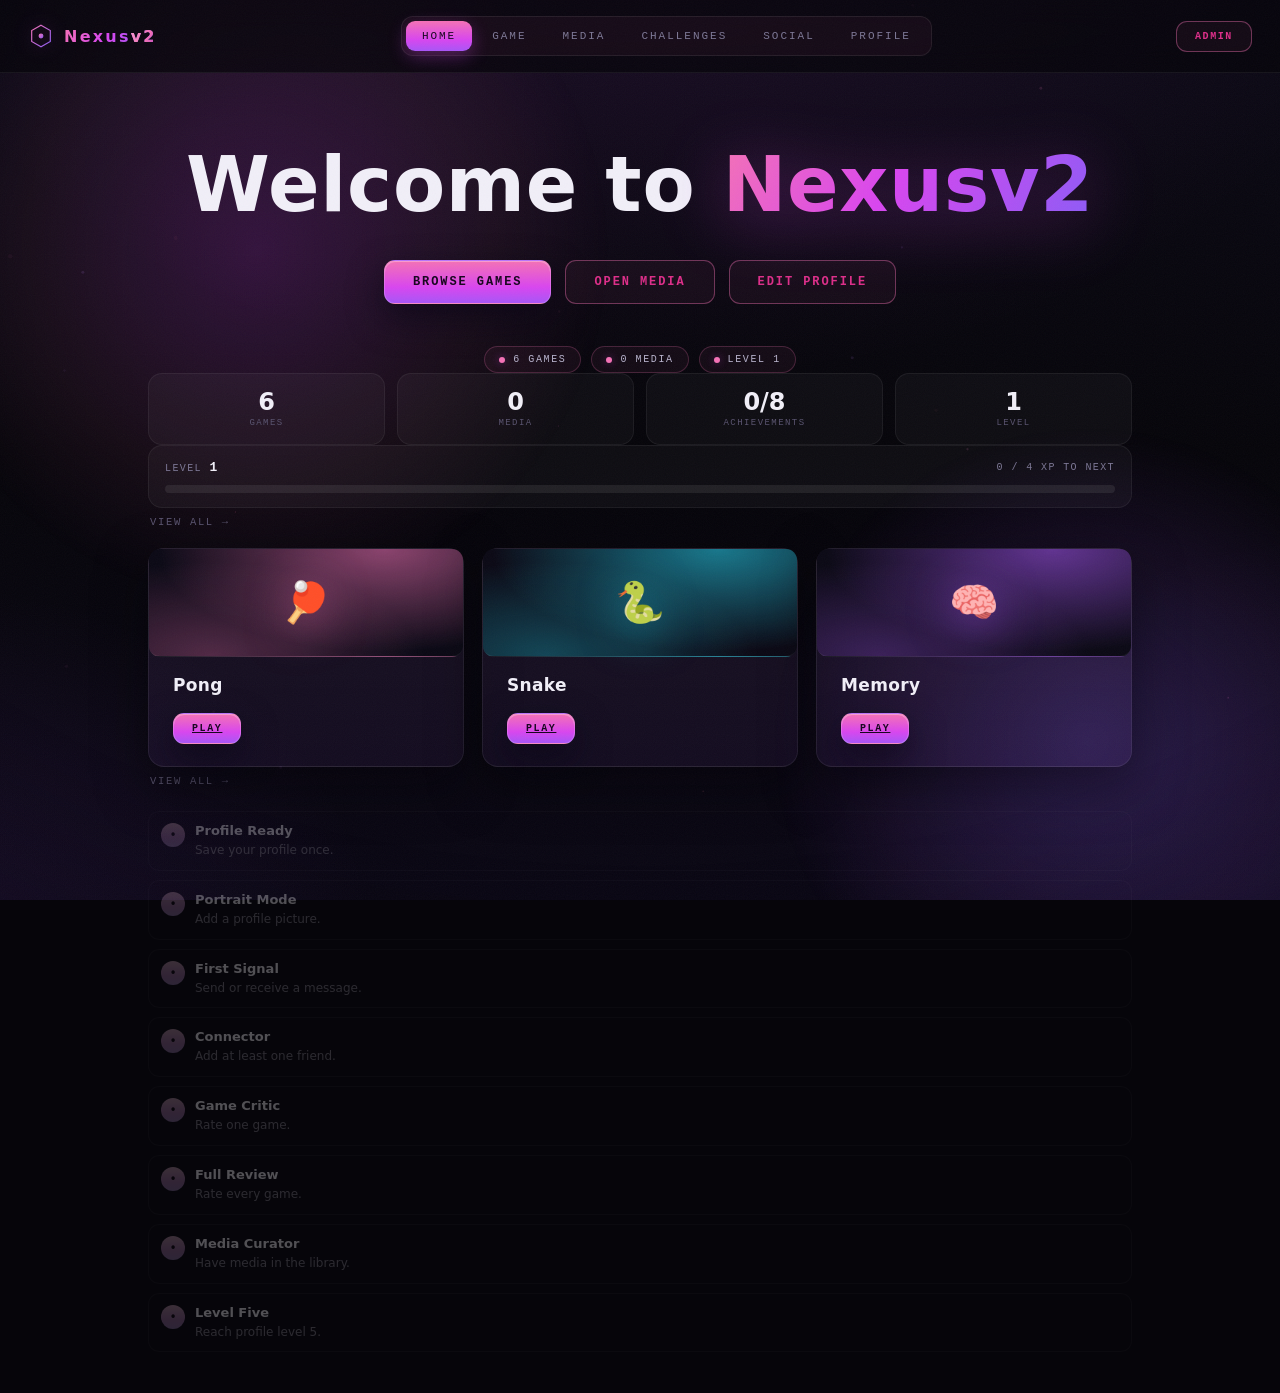
==== commit 2684d537: "less ai mode text, popup overlaps" ====
--- a/home.html
+++ b/home.html
@@ -38,6 +38,7 @@
       <button class="tab-btn active" id="tab-btn-home" role="tab" aria-selected="true" aria-controls="tab-home" data-tab="home">Home</button>
       <button class="tab-btn" id="tab-btn-game" role="tab" aria-selected="false" aria-controls="tab-game" data-tab="game">Game</button>
       <button class="tab-btn" id="tab-btn-media" role="tab" aria-selected="false" aria-controls="tab-media" data-tab="media">Media</button>
+      <button class="tab-btn" id="tab-btn-challenges" role="tab" aria-selected="false" aria-controls="tab-challenges" data-tab="challenges">Challenges</button>
       <button class="tab-btn" id="tab-btn-social" role="tab" aria-selected="false" aria-controls="tab-social" data-tab="social">Social</button>
       <button class="tab-btn" id="tab-btn-profile" role="tab" aria-selected="false" aria-controls="tab-profile" data-tab="profile">Profile</button>
     </nav>
@@ -50,41 +51,43 @@
   <main class="page">
     <section class="tab-panel active" id="tab-home" role="tabpanel" aria-labelledby="tab-btn-home" data-panel="home">
       <div class="hero">
-        <p class="kicker">System online</p>
+        <p class="kicker">System online — <span id="home-handle">@operator</span></p>
         <h1 class="hero-title">Welcome to <span class="hero-grad">Nexusv2</span></h1>
-        <p class="lede">
-          Your personal hub for modules, connections and tools —
-          everything routed through one command line.
-        </p>
         <div class="actions">
-          <a href="#" class="btn btn-primary">Get started</a>
-          <a href="#" class="btn btn-outline">Explore</a>
+          <button class="btn btn-primary" data-home-tab="game">Browse games</button>
+          <button class="btn btn-outline" data-home-tab="media">Open media</button>
+          <button class="btn btn-outline" data-home-tab="profile">Edit profile</button>
         </div>
 
         <div class="chips">
-          <span class="chip"><i class="chip-dot"></i>core stable</span>
-          <span class="chip"><i class="chip-dot"></i>2 nodes linked</span>
-          <span class="chip"><i class="chip-dot"></i>v2.0</span>
-        </div>
-      </div>
-
-      <section class="grid">
-        <article class="card">
-          <h3 class="card-title">Modules</h3>
-          <p class="card-sub">Drop-in tools and add-ons for the Nexus core.</p>
-          <span class="card-tag">placeholder</span>
-        </article>
-        <article class="card">
-          <h3 class="card-title">Network</h3>
-          <p class="card-sub">Peers and relays across the mesh, always on.</p>
-          <span class="card-tag">placeholder</span>
-        </article>
-        <article class="card">
-          <h3 class="card-title">Terminal</h3>
-          <p class="card-sub">Every command in one place. Type to begin.</p>
-          <span class="card-tag">placeholder</span>
-        </article>
+          <span class="chip"><i class="chip-dot"></i><span id="home-game-count">0 games</span></span>
+          <span class="chip"><i class="chip-dot"></i><span id="home-media-count">0 media</span></span>
+          <span class="chip"><i class="chip-dot"></i><span id="home-level">level 1</span></span>
+        </div>
+      </div>
+
+      <section class="home-stats" id="home-stats">
+        <div class="home-stat"><strong id="hs-games">0</strong><span>Games</span></div>
+        <div class="home-stat"><strong id="hs-media">0</strong><span>Media</span></div>
+        <div class="home-stat"><strong id="hs-ach">0/8</strong><span>Achievements</span></div>
+        <div class="home-stat"><strong id="hs-level">1</strong><span>Level</span></div>
       </section>
+
+      <section class="xp-section">
+        <div class="xp-head"><span>Level <strong id="home-xp-level">1</strong></span><span id="home-xp-text">0 / 4 XP</span></div>
+        <div class="xp-bar"><div class="xp-fill" id="home-xp-fill"></div></div>
+      </section>
+
+      <section>
+        <div style="display:flex;align-items:center;justify-content:space-between;gap:12px;margin-bottom:12px"><h3 class="sec-label" style="margin:0">Featured</h3><button class="btn-link" data-home-tab="game">View all →</button></div>
+        <div class="grid" id="home-featured"></div>
+      </section>
+
+      <section>
+        <div style="display:flex;align-items:center;justify-content:space-between;gap:12px;margin-bottom:12px"><h3 class="sec-label" style="margin:0">Achievements</h3><button class="btn-link" data-home-tab="profile">View all →</button></div>
+        <div class="achievement-list" id="home-achievements"></div>
+      </section>
+
     </section>
 
     <section class="tab-panel" id="tab-game" role="tabpanel" aria-labelledby="tab-btn-game" data-panel="game">
@@ -98,8 +101,6 @@
 
         <div class="chips">
           <span class="chip"><i class="chip-dot"></i><span id="game-count">0 games</span></span>
-          <span class="chip"><i class="chip-dot"></i>on-disk library</span>
-          <span class="chip"><i class="chip-dot"></i>no server needed</span>
         </div>
       </div>
 
@@ -117,14 +118,11 @@
         <p class="kicker">Media</p>
         <h1 class="hero-title">Your <span class="hero-grad">Media Deck</span></h1>
         <p class="lede">
-          Admin-managed media library. Upload MP3/MP4/webm files or add
-          video links — everything auto-plays in the ready player.
+          Upload MP3/MP4/webm files or add video links.
         </p>
 
         <div class="chips">
           <span class="chip"><i class="chip-dot"></i><span id="media-count">0 items</span></span>
-          <span class="chip"><i class="chip-dot"></i>auto-play</span>
-          <span class="chip"><i class="chip-dot"></i>server powered</span>
         </div>
       </div>
 
@@ -174,7 +172,15 @@
         </div>
       </div>
 
-      <section class="social-shell">
+      <div class="social-wip">
+        <div class="social-wip-card">
+          <span class="social-wip-badge">WIP</span>
+          <h3>Social — Work in Progress</h3>
+          <p>Texting, friends and ratings are being rebuilt. Your profile, games and media already save — even in private mode — and sync when the live server returns.</p>
+        </div>
+      </div>
+
+      <section class="social-shell wip-dim">
         <article class="card social-card chat-card">
           <div class="social-head">
             <div>
@@ -224,6 +230,25 @@
         </article>
       </section>
     </section>
+
+    <section class="tab-panel" id="tab-challenges" role="tabpanel" aria-labelledby="tab-btn-challenges" data-panel="challenges">
+      <div class="hero">
+        <p class="kicker">Challenges</p>
+        <h1 class="hero-title">Earn <span class="hero-grad">XP</span></h1>
+        <p class="lede">Complete hourly, daily and weekly challenges — XP saves locally, even in private mode.</p>
+        <div class="chips"><span class="chip"><i class="chip-dot"></i><span id="ch-xp">0 XP</span></span><span class="chip"><i class="chip-dot"></i><span id="ch-level">level 1</span></span></div>
+      </div>
+      <div class="card" style="text-align:center;border-style:dashed;background:rgba(251,191,36,.08);border-color:rgba(251,191,36,.28);margin-bottom:16px">
+        <span style="font-family:var(--font-m);font-size:10px;letter-spacing:.18em;text-transform:uppercase;color:#fbbf24">TESTING</span>
+        <p style="color:var(--muted);margin-top:6px;font-size:13px">Challenges are in testing</p>
+        <button class="btn btn-outline btn-sm" id="test-chal-info" style="margin-top:10px">What happens?</button>
+      </div>
+      <div class="challenges-grid" id="challenges-grid"></div>
+      <p class="challenge-hint">just play — xp ticks every 5 mins on its own, hit claim when full</p>
+      <div style="display:flex;justify-content:center;margin-top:14px"><button class="btn btn-outline btn-sm" id="reset-chals">Reset XP & Quests</button></div>
+    </section>
+
+
 
     <section class="tab-panel" id="tab-profile" role="tabpanel" aria-labelledby="tab-btn-profile" data-panel="profile">
       <div class="hero">
--- a/css/style.css
+++ b/css/style.css
@@ -1111,6 +1111,34 @@
   .panel-foot .btn-primary { width: auto; }
 }
 
+@media (max-width: 768px) {
+  body { overflow-y: auto; overflow-x: hidden; }
+  .screen { padding: 16px; align-items: flex-start; padding-top: max(16px, 6vh); min-height: 100vh; height: auto; overflow-y: auto; }
+  .hero { width: 100%; max-width: 100%; }
+  .mark { width: 52px; height: 52px; margin-bottom: 16px; }
+  .logo { font-size: clamp(42px, 12vw, 72px); }
+  .actions { gap: 10px; margin-top: 28px; }
+  .btn { padding: 12px 18px; font-size: 11px; min-height: 44px; }
+  .panel { width: 100%; max-width: 100%; margin: 0; border-radius: 16px; max-height: calc(100vh - 24px); }
+  .swatches { grid-template-columns: repeat(4, 1fr); }
+}
+@media (max-width: 480px) {
+  .logo { font-size: clamp(36px, 14vw, 56px); }
+  .actions { flex-direction: column; width: 100%; }
+  .actions .btn { width: 100%; justify-content: center; }
+  .panel-head { padding: 18px 16px 14px; }
+  .panel-body { padding: 4px 16px 8px; }
+  .panel-foot { padding: 12px 16px 18px; flex-wrap: wrap; }
+  .mark { width: 48px; height: 48px; }
+}
+/* hide AI filler micro-text */
+.kicker, .row-sub, .sec-label, .admin-note, .lock-hint, .adv-note, .wiz-hint, .panel-head .kicker { display: none !important; }
+/* school mode disguise */
+html.school-mode body { background: #f8f9fa; }
+html.school-mode .bg-stage, html.school-mode .vignette, html.school-mode .aura, html.school-mode #particles, html.school-mode .noise { display: none !important; }
+html.school-mode .nav, html.school-mode .gbar { background: #fff !important; border-bottom: 1px solid #dadce0 !important; backdrop-filter: none !important; }
+html.school-mode .nav-name { color: #202124 !important; background: none !important; -webkit-background-clip: unset !important; }
+html.school-mode .card, html.school-mode .panel, html.school-mode .modal-card { background: #fff !important; border-color: #dadce0 !important; box-shadow: none !important; }
 @media (prefers-reduced-motion: reduce) {
   *, *::before, *::after {
     animation-duration: 0.01ms !important;
--- a/css/home.css
+++ b/css/home.css
@@ -408,11 +408,13 @@
   border-radius: 11px;
   background: rgba(255, 255, 255, 0.025);
   border: 1px solid rgba(255, 255, 255, 0.05);
-  opacity: 0.58;
+  opacity: 0.32;
+  filter: grayscale(0.55) saturate(0.6);
 }
 
 .achievement-row.unlocked {
   opacity: 1;
+  filter: none;
   background: color-mix(in srgb, var(--pink) 8%, transparent);
   border-color: color-mix(in srgb, var(--pink) 22%, transparent);
 }
@@ -540,6 +542,21 @@
   padding: 1px 5px;
 }
 
+.home-stats{display:grid;grid-template-columns:repeat(4,minmax(0,1fr));gap:12px}
+.home-stat{display:grid;place-items:center;gap:4px;padding:16px;border-radius:14px;background:rgba(255,255,255,.035);border:1px solid rgba(255,255,255,.06)}
+.home-stat strong{font-size:24px;color:var(--text);line-height:1}
+.challenge-hint{max-width:640px;margin:14px auto 0;text-align:center;font-family:var(--font-m);font-size:10px;letter-spacing:.14em;text-transform:uppercase;color:var(--muted);line-height:1.8}
+.challenge-hint em{color:var(--accent-text, var(--pink-hi));font-style:normal}
+.home-stat span{font-family:var(--font-m);font-size:9px;letter-spacing:.16em;text-transform:uppercase;color:var(--faint)}
+.home-card{cursor:pointer}
+.home-card:hover{transform:translateY(-4px);border-color:color-mix(in srgb,var(--pink) 35%,transparent)}
+.xp-section{padding:14px 16px;border-radius:14px;background:rgba(255,255,255,.035);border:1px solid rgba(255,255,255,.06)}
+.xp-head{display:flex;justify-content:space-between;align-items:center;font-family:var(--font-m);font-size:10px;letter-spacing:.14em;text-transform:uppercase;color:var(--muted);margin-bottom:10px}
+.xp-head strong{color:var(--text);font-size:13px}
+.xp-bar{height:8px;border-radius:999px;background:rgba(255,255,255,.08);overflow:hidden}
+.xp-fill{height:100%;border-radius:999px;background:var(--btn-grad);box-shadow:0 0 14px rgba(244,114,182,.5);transition:width .6s var(--ease)}
+@media(max-width:640px){.home-stats{grid-template-columns:repeat(2,1fr)}}
+
 .game-card { display: flex; flex-direction: column; }
 
 .game-cover {
@@ -580,12 +597,86 @@
   color: var(--accent-text, var(--pink-hi));
 }
 
+.challenges-grid{display:grid;gap:18px}
+.challenge-group{padding:18px;border-radius:16px;border:1px solid rgba(255,255,255,.07);background:linear-gradient(180deg,rgba(255,255,255,.035),rgba(255,255,255,.008)),color-mix(in srgb,var(--violet) 6%,transparent)}
+.challenge-group-head{display:flex;align-items:center;justify-content:space-between;gap:12px;margin-bottom:12px}
+.challenge-group-title{font-family:var(--font-m);font-size:11px;letter-spacing:.18em;text-transform:uppercase;color:var(--accent-text, var(--pink-hi))}
+.challenge-timer{font-family:var(--font-m);font-size:10px;letter-spacing:.12em;text-transform:uppercase;color:var(--faint)}
+.challenge-list{display:grid;gap:10px}
+.challenge-row{display:flex;align-items:center;gap:12px;padding:14px 16px;border-radius:12px;background:rgba(255,255,255,.035);border:1px solid rgba(255,255,255,.06);transition:.25s var(--ease)}
+.challenge-row.done{opacity:.55;filter:saturate(.6)}
+.challenge-row.claimed{opacity:.35}
+.challenge-info{flex:1;min-width:0;display:grid;gap:4px}
+.challenge-name{font-weight:600;color:var(--text);font-size:13px}
+.challenge-desc{font-size:12px;color:var(--muted);line-height:1.4}
+.challenge-hint-small{font-size:10px;color:var(--faint);line-height:1.4;font-style:italic;margin-top:2px}
+.challenge-meta{display:flex;gap:8px;align-items:center;flex:none}
+.challenge-xp{font-family:var(--font-m);font-size:10px;letter-spacing:.14em;text-transform:uppercase;color:var(--accent-text, var(--pink-hi));padding:6px 10px;border-radius:999px;background:color-mix(in srgb,var(--pink) 12%,transparent);border:1px solid color-mix(in srgb,var(--pink) 22%,transparent)}
+.challenge-progress{font-family:var(--font-m);font-size:11px;color:var(--muted)}
+.challenge-btn{padding:7px 12px;border-radius:9px;border:none;cursor:pointer;font-family:var(--font-m);font-size:10px;letter-spacing:.14em;text-transform:uppercase}
+.challenge-btn.claim{background:var(--btn-grad);color:#17051e}
+.challenge-btn.claimed{background:rgba(255,255,255,.08);color:var(--faint);cursor:default}
+.challenge-bar{height:6px;border-radius:999px;background:rgba(255,255,255,.08);overflow:hidden;margin-top:6px}
+.challenge-fill{height:100%;border-radius:999px;background:var(--btn-grad);transition:width .5s var(--ease)}
+
 /* social grid */
 
 .social-shell {
   display: grid;
   grid-template-columns: minmax(320px, 1.35fr) minmax(240px, 0.85fr);
   gap: 18px;
+}
+
+.social-wip {
+  margin: 18px 0 0;
+  padding: 18px;
+  border-radius: 16px;
+  border: 1px dashed rgba(244, 114, 182, 0.35);
+  background: linear-gradient(180deg, rgba(244, 114, 182, 0.08), rgba(168, 85, 247, 0.06));
+  display: grid;
+  place-items: center;
+  text-align: center;
+}
+
+.social-wip-card {
+  display: grid;
+  gap: 8px;
+  justify-items: center;
+  max-width: 520px;
+}
+
+.social-wip-badge {
+  display: inline-flex;
+  align-items: center;
+  justify-content: center;
+  padding: 4px 10px;
+  border-radius: 999px;
+  font-family: var(--font-m);
+  font-size: 10px;
+  letter-spacing: 0.18em;
+  text-transform: uppercase;
+  color: var(--on-accent, #17051e);
+  background: var(--btn-grad);
+  box-shadow: 0 6px 18px rgba(244, 114, 182, 0.25);
+}
+
+.social-wip-card h3 {
+  font-size: 16px;
+  font-weight: 700;
+  color: var(--text);
+}
+
+.social-wip-card p {
+  font-size: 13px;
+  line-height: 1.6;
+  color: var(--muted);
+}
+
+.social-shell.wip-dim {
+  opacity: 0.38;
+  filter: saturate(0.7) blur(0.3px);
+  pointer-events: none;
+  user-select: none;
 }
 
 .social-shell .demo-note {
@@ -1715,30 +1806,65 @@
 
 /* ---------------- responsive ---------------- */
 
-@media (max-width: 720px) {
-  .nav { flex-wrap: wrap; }
-  .nav-actions { margin-left: auto; }
-  .tabs { order: 3; width: 100%; justify-content: center; }
-  .page { padding-top: 52px; gap: 64px; }
-  .profile-shell { grid-template-columns: 1fr; }
-  .profile-editor,
-  .achievements-card { grid-column: auto; grid-row: auto; }
+@media (max-width: 768px) {
+  .nav { padding: 12px 16px; gap: 12px; }
+  .nav-brand { gap: 8px; }
+  .brand-mark { width: 22px; height: 22px; }
+  .nav-name { font-size: 14px; }
+  .tabs { display: flex; overflow-x: auto; -webkit-overflow-scrolling: touch; scrollbar-width: none; gap: 4px; padding: 3px; flex-wrap: nowrap; }
+  .tabs::-webkit-scrollbar { display: none; }
+  .tab-btn { white-space: nowrap; flex: none; padding: 8px 12px; font-size: 10px; min-height: 36px; }
+  .nav-actions .btn { padding: 8px 14px; font-size: 10px; min-height: 36px; }
+  .page { padding: 28px 16px 24px; gap: 48px; }
+  .hero-title { font-size: clamp(32px, 9vw, 52px); }
+  .lede { font-size: 14px; padding: 0 8px; }
+  .chips { gap: 8px; }
+  .chip { font-size: 9px; padding: 6px 10px; }
+  .grid { grid-template-columns: 1fr; gap: 14px; }
+  .home-stats { grid-template-columns: repeat(2, 1fr); gap: 10px; }
+  .challenges-grid { gap: 14px; }
+  .challenge-row { flex-direction: column; align-items: stretch; }
+  .challenge-meta { justify-content: space-between; }
+  .profile-shell { grid-template-columns: 1fr; gap: 14px; }
+  .profile-editor, .achievements-card { grid-column: auto; grid-row: auto; }
   .profile-row { grid-template-columns: 1fr; }
-  .profile-actions .btn { width: 100%; }
-  .social-shell { grid-template-columns: 1fr; }
-  .chat-card,
-  .ratings-card,
-  .activity-card { grid-column: auto; grid-row: auto; }
-  .social-head { flex-direction: column; }
+  .social-shell { grid-template-columns: 1fr; gap: 14px; }
+  .chat-card, .ratings-card, .activity-card { grid-column: auto; grid-row: auto; min-height: auto; }
+  .social-head { flex-direction: column; gap: 10px; }
   .social-head select { max-width: none; width: 100%; }
-  .chat-form,
-  .mini-form { flex-wrap: wrap; }
+  .chat-log { min-height: 280px; max-height: 50vh; }
+  .chat-form, .mini-form { flex-wrap: wrap; }
   #chat-name { width: 100%; }
-  #chat-input { flex-basis: 100%; }
-  .chat-form .btn,
-  .mini-form .btn { width: 100%; }
-  .rating-row {
-    align-items: flex-start;
-    flex-direction: column;
-  }
-}
+  #chat-input { flex-basis: 100%; min-height: 44px; }
+  .chat-form .btn, .mini-form .btn { width: 100%; min-height: 44px; }
+  .rating-row { align-items: flex-start; flex-direction: column; gap: 10px; }
+  .media-tools { flex-direction: column; align-items: stretch; }
+  .media-tools input[type="text"], .media-tools select, .media-tools .seg { width: 100%; }
+  .modal { padding: 16px; align-items: flex-start; padding-top: max(16px, 4vh); overflow-y: auto; }
+  .modal-card { width: 100%; max-width: 100%; margin: 0; border-radius: 16px; max-height: none; }
+  .lib-row { grid-template-columns: 42px 1fr; gap: 10px; }
+  .lib-actions { grid-column: 1 / -1; justify-content: stretch; }
+  .lib-actions .btn { flex: 1; min-height: 40px; }
+  .xp-section { padding: 14px; }
+}
+@media (max-width: 480px) {
+  .nav { padding: 10px 12px; }
+  .hero-title { font-size: clamp(28px, 10vw, 42px); }
+  .kicker { font-size: 10px; }
+  .page { padding: 20px 12px 20px; gap: 36px; }
+  .card { padding: 18px; }
+  .game-cover { height: 88px; margin: -18px -18px 12px; }
+  .media-cover { height: 88px; margin: -18px -18px 12px; }
+  .btn { min-height: 44px; }
+  .foot { padding: 20px 12px; font-size: 9px; }
+  .home-stat { padding: 12px; }
+  .home-stat strong { font-size: 20px; }
+  .challenge-group { padding: 14px; }
+}
+/* hide AI filler micro-text */
+.kicker, .lede, .card-sub, .card-tag, .sec-label, .row-sub, .games-hint, .media-status, .ghelp, .games-status, .foot, .media-meta, .game-rating, .rating-sub, .person-status, .roster-head, .admin-note, .lock-hint, .panel-head .kicker { display: none !important; }
+/* school mode disguise */
+html.school-mode body { background: #f8f9fa !important; }
+html.school-mode .bg-stage, html.school-mode .vignette, html.school-mode .aura, html.school-mode #particles, html.school-mode .noise { display: none !important; }
+html.school-mode .nav, html.school-mode .gbar { background: #fff !important; border-bottom: 1px solid #dadce0 !important; backdrop-filter: none !important; }
+html.school-mode .page, html.school-mode .gwrap { background: #f8f9fa !important; }
